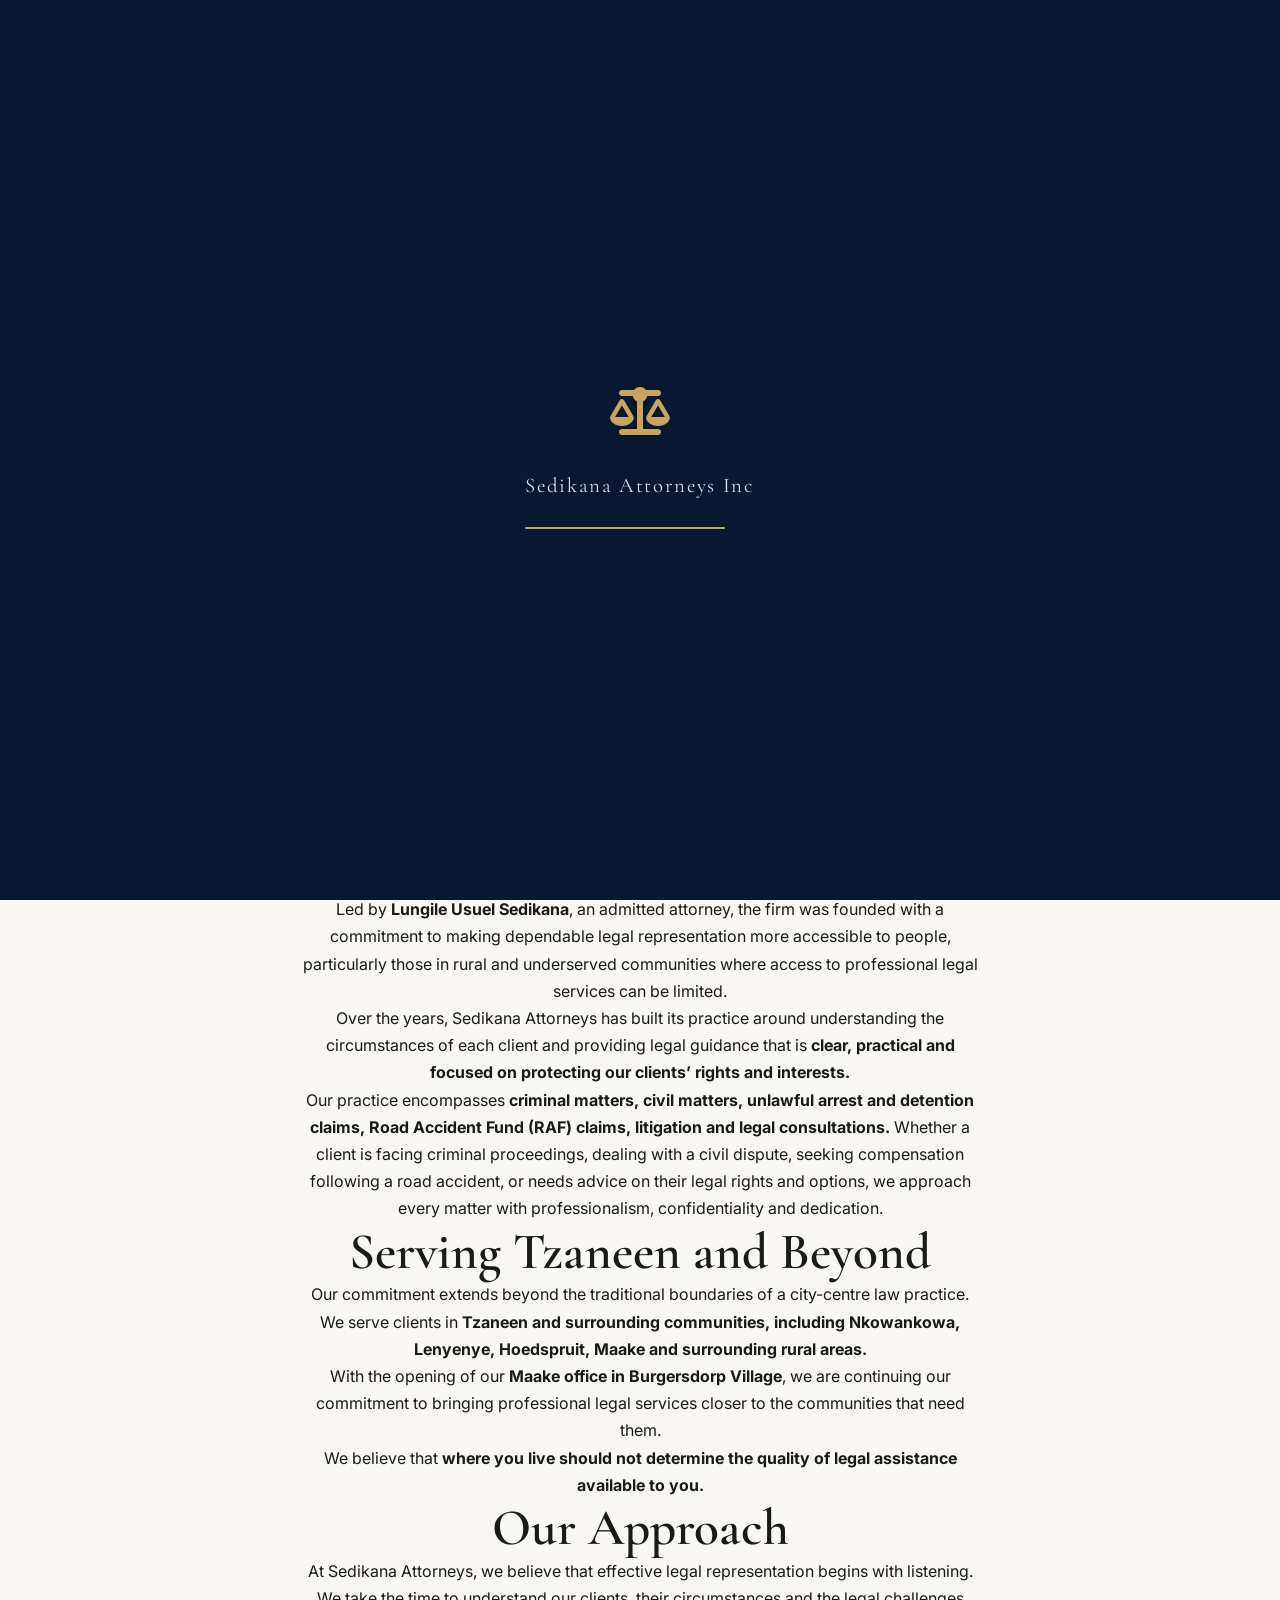
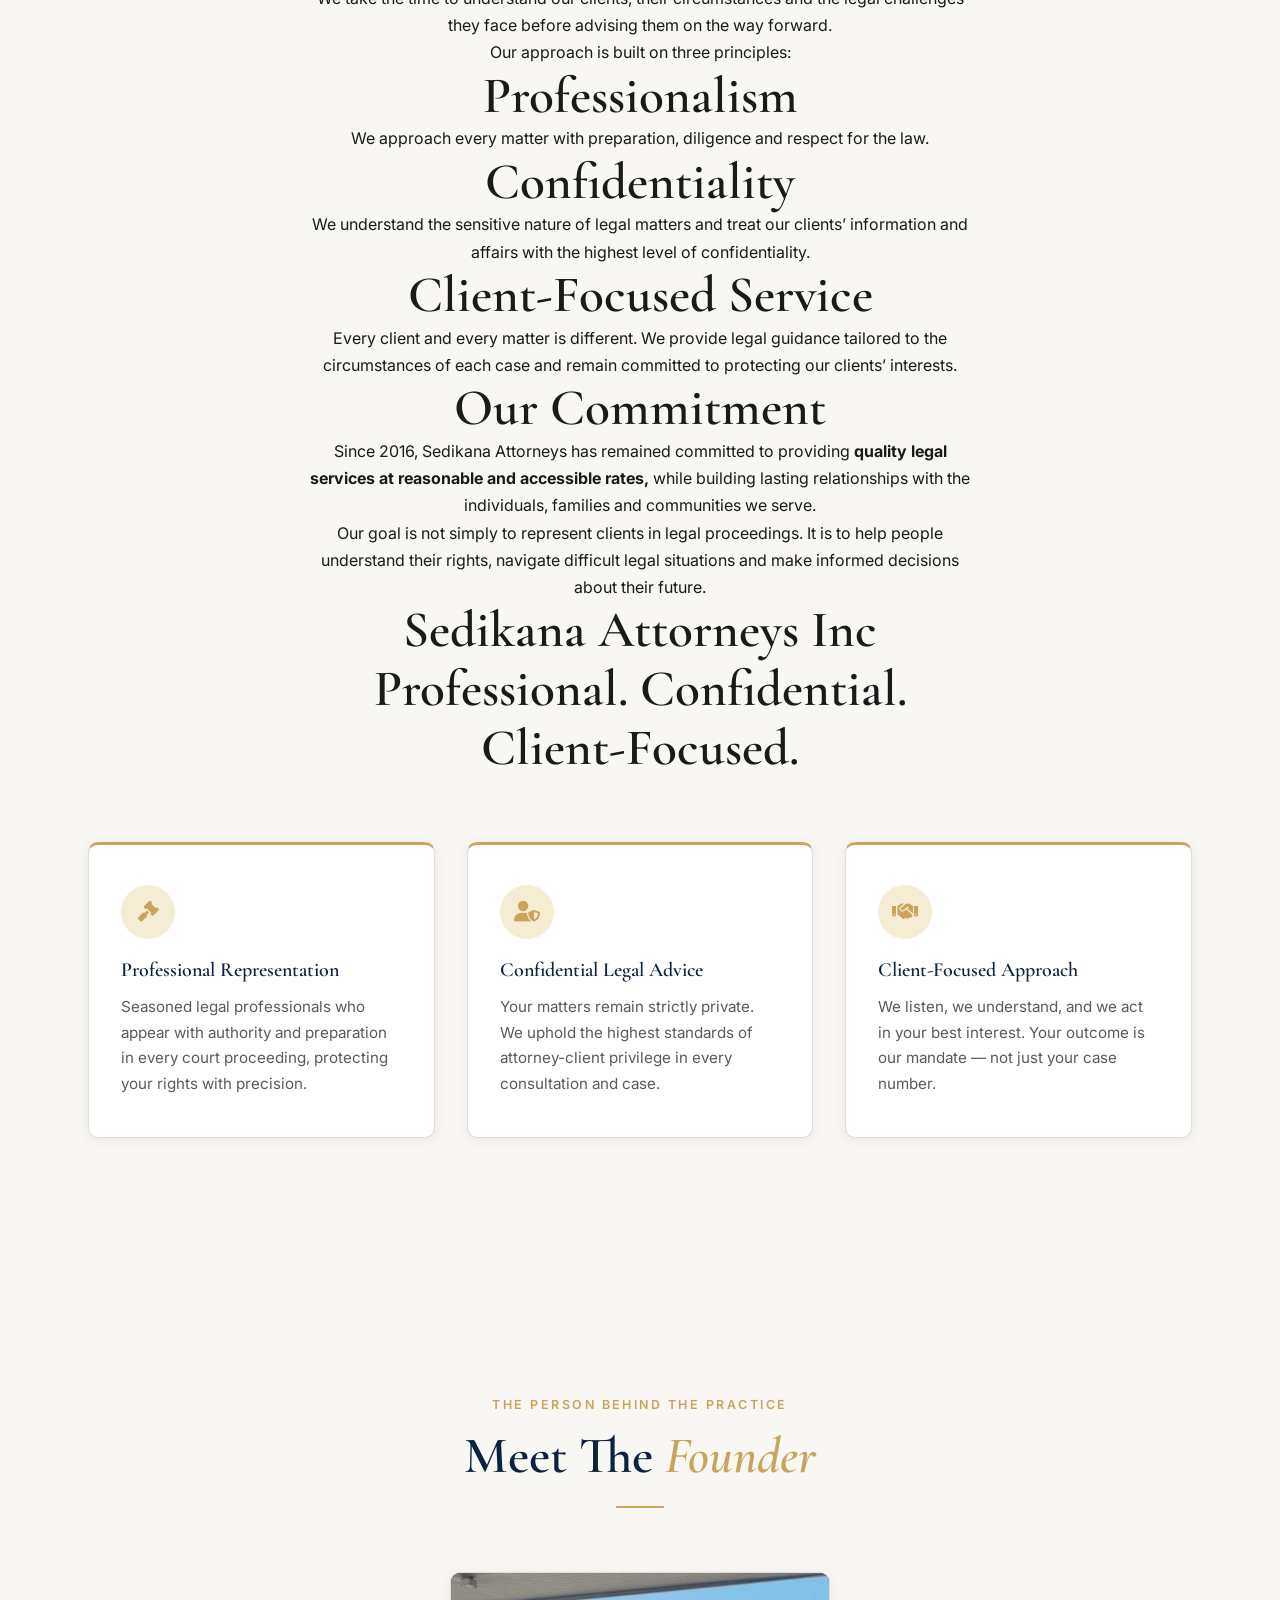
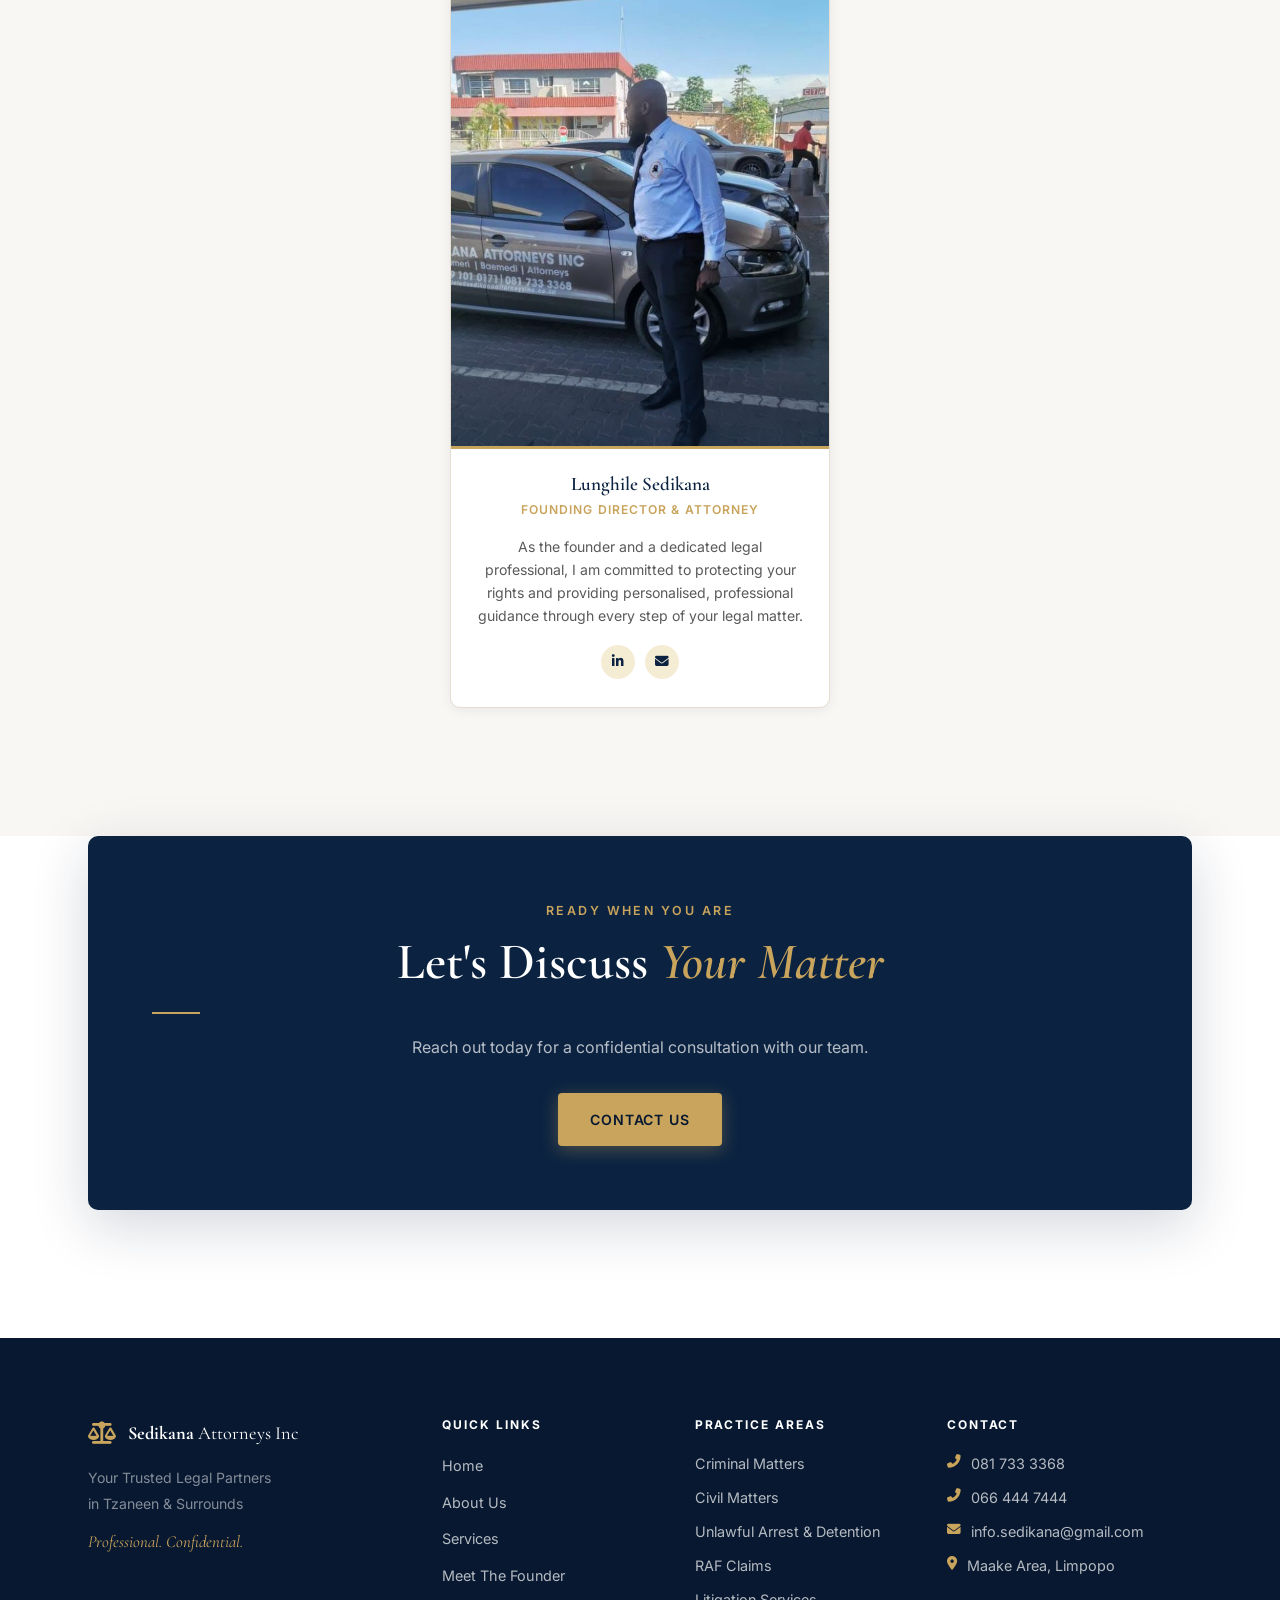
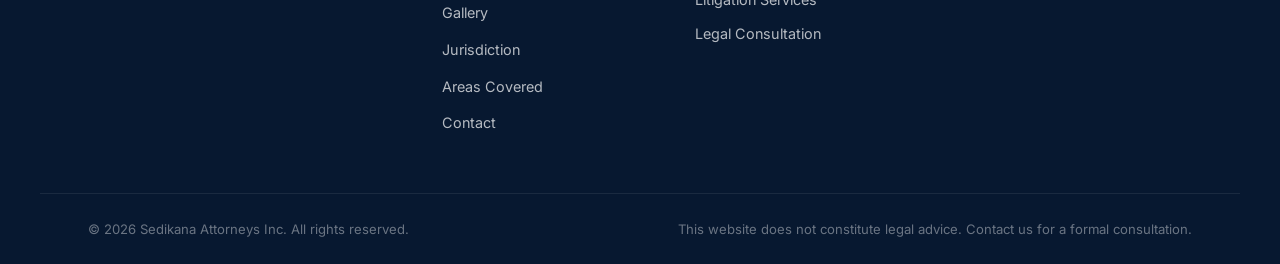
==== about.html @ 42b98763 "Update: edited code" ====
<!DOCTYPE html>
<html lang="en">
<head>
  <meta charset="UTF-8" />
  <meta name="viewport" content="width=device-width, initial-scale=1.0" />
  <meta name="description" content="Learn more about Sedikana Attorneys Inc and our founder — professional attorneys serving Tzaneen, Maake, Nkowankowa, Lenyenye and surrounding areas." />
  <meta name="keywords" content="attorneys Tzaneen, lawyers Limpopo, about Sedikana Attorneys, founder attorney Tzaneen" />
  <meta name="author" content="Sedikana Attorneys Inc" />
  <meta property="og:title" content="About Us | Sedikana Attorneys Inc" />
  <meta property="og:description" content="Learn more about Sedikana Attorneys Inc and our founder." />
  <meta property="og:type" content="website" />
  <title>About Us | Sedikana Attorneys Inc</title>

  <!-- Google Fonts -->
  <link rel="icon" type="image/favicon.jpeg" href="images/favicon.jpeg">
  <link rel="preconnect" href="https://fonts.googleapis.com" />
  <link rel="preconnect" href="https://fonts.gstatic.com" crossorigin />
  <link href="https://fonts.googleapis.com/css2?family=Cormorant+Garamond:ital,wght@0,300;0,400;0,500;0,600;0,700;1,400;1,500&family=Inter:wght@300;400;500;600;700&display=swap" rel="stylesheet" />

  <!-- Font Awesome -->
  <link rel="stylesheet" href="https://cdnjs.cloudflare.com/ajax/libs/font-awesome/6.5.0/css/all.min.css" />

  <!-- Main Stylesheet -->
  <link rel="stylesheet" href="style.css" />
</head>
<body>

  <!-- ===================== LOADING SCREEN ===================== -->
  <div id="loader" class="loader">
    <div class="loader__inner">
      <div class="loader__emblem">
        <i class="fas fa-balance-scale"></i>
      </div>
      <div class="loader__text">Sedikana Attorneys Inc</div>
      <div class="loader__bar"><div class="loader__fill"></div></div>
    </div>
  </div>

  <!-- ===================== BACK TO TOP ===================== -->
  <button id="backToTop" class="back-to-top" aria-label="Back to top">
    <i class="fas fa-chevron-up"></i>
  </button>

  <!-- ===================== NAVIGATION ===================== -->
  <header id="navbar" class="navbar">
    <div class="container navbar__inner">
      <!-- Logo -->
      <a href="index.html#home" class="navbar__logo">
        <span class="navbar__logo-icon"><i class="fas fa-balance-scale"></i></span>
        <span class="navbar__logo-text">
          <strong>Sedikana</strong><br/>
          <small>Attorneys Inc</small>
        </span>
      </a>

      <!-- Desktop Menu -->
      <nav class="navbar__menu" aria-label="Main navigation">
        <ul>
          <li><a href="index.html#home">Home</a></li>
          <li><a href="index.html#about">About</a></li>
          <li><a href="index.html#services">Services</a></li>
          <li><a href="index.html#team">Founder</a></li>
          <li><a href="index.html#gallery">Gallery</a></li>
          <li><a href="index.html#jurisdiction">Jurisdiction</a></li>
          <li><a href="index.html#areas">Areas</a></li>
          <li><a href="index.html#contact" class="navbar__cta">Contact Us</a></li>
        </ul>
      </nav>

      <!-- Hamburger -->
      <button id="hamburger" class="hamburger" aria-label="Open menu" aria-expanded="false">
        <span></span><span></span><span></span>
      </button>
    </div>

    <!-- Mobile Drawer -->
    <nav id="mobileMenu" class="mobile-menu" aria-label="Mobile navigation">
      <ul>
        <li><a href="index.html#home" class="mobile-link">Home</a></li>
        <li><a href="index.html#about" class="mobile-link">About</a></li>
        <li><a href="index.html#services" class="mobile-link">Services</a></li>
        <li><a href="index.html#team" class="mobile-link">Founder</a></li>
        <li><a href="index.html#gallery" class="mobile-link">Gallery</a></li>
        <li><a href="index.html#jurisdiction" class="mobile-link">Jurisdiction</a></li>
        <li><a href="index.html#areas" class="mobile-link">Areas Covered</a></li>
        <li><a href="index.html#contact" class="mobile-link">Contact Us</a></li>
      </ul>
    </nav>
  </header>

  <!-- ===================== PAGE BANNER ===================== -->
  <section class="jurisdiction" style="padding-top: calc(var(--nav-h) + 4rem);">
    <div class="container">
      <div class="jurisdiction__inner reveal">
        <div class="jurisdiction__icon">
          <i class="fas fa-scale-balanced"></i>
        </div>
        <div class="jurisdiction__content">
          <p class="section__eyebrow">Sedikana Attorneys Inc</p>
          <h1 class="section__title" style="color: var(--white);">About <em>Us</em></h1>
          <div class="section__rule"></div>
          <p>Get to know the practice, our values, and the founder behind Sedikana Attorneys Inc.</p>
        </div>
      </div>
    </div>
  </section>

  <!-- ===================== OUR STORY ===================== -->
  <section class="section about">
    <div class="container">
      <div class="section__header reveal">
        <p class="section__eyebrow">Who We Are</p>
        <h2 class="section__title">Our <em>Story</em></h2>
        <div class="section__rule"></div>
        <p class="section__lead">
          <h2>About Sedikana Attorneys</h2><br>



<strong>Professional Legal Representation, Close to the Communities We Serve</strong><br>



Established in <strong>2016</strong>, Sedikana Attorneys Inc is a law firm committed to <strong>providing quality, professional and accessible legal services</strong> to individuals and communities across Tzaneen and surrounding areas of Limpopo.<br>


Led by <strong>Lungile Usuel Sedikana</strong>, an admitted attorney, the firm was founded with a commitment to making dependable legal representation more accessible to people, particularly those in rural and underserved communities where access to professional legal services can be limited.<br>


Over the years, Sedikana Attorneys has built its practice around understanding the circumstances of each client and providing legal guidance that is <strong>clear, practical and focused on protecting our clients’ rights and interests.</strong><br>


Our practice encompasses <strong>criminal matters, civil matters, unlawful arrest and detention claims, Road Accident Fund (RAF) claims, litigation and legal consultations.</strong> Whether a client is facing criminal proceedings, dealing with a civil dispute, seeking compensation following a road accident, or needs advice on their legal rights and options, we approach every matter with professionalism, confidentiality and dedication.<br>


<h2>Serving Tzaneen and Beyond</h2>

Our commitment extends beyond the traditional boundaries of a city-centre law practice. We serve clients in <strong>Tzaneen and surrounding communities, including Nkowankowa, Lenyenye, Hoedspruit, Maake and surrounding rural areas.</strong><br>

With the opening of our <strong>Maake office in Burgersdorp Village</strong>, we are continuing our commitment to bringing professional legal services closer to the communities that need them.<br>


We believe that <strong>where you live should not determine the quality of legal assistance available to you.</strong><br>


<h2>Our Approach</h2>

At Sedikana Attorneys, we believe that effective legal representation begins with listening. We take the time to understand our clients, their circumstances and the legal challenges they face before advising them on the way forward.<br>

Our approach is built on three principles:

<h2>Professionalism</h2>
We approach every matter with preparation, diligence and respect for the law.<br>

<h2>Confidentiality</h2>
We understand the sensitive nature of legal matters and treat our clients’ information and affairs with the highest level of confidentiality.<br>


<h2>Client-Focused Service</h2>
Every client and every matter is different. We provide legal guidance tailored to the circumstances of each case and remain committed to protecting our clients’ interests.<br>

<h2>Our Commitment</h2>

Since 2016, Sedikana Attorneys has remained committed to providing <strong>quality legal services at reasonable and accessible rates,</strong> while building lasting relationships with the individuals, families and communities we serve.<br>

Our goal is not simply to represent clients in legal proceedings. It is to help people understand their rights, navigate difficult legal situations and make informed decisions about their future.

<h2>Sedikana Attorneys Inc

Professional. Confidential. Client-Focused.</h2>
        </p>
      </div>

      <div class="about__cards">
        <div class="about__card reveal">
          <div class="about__card-icon"><i class="fas fa-gavel"></i></div>
          <h3>Professional Representation</h3>
          <p>Seasoned legal professionals who appear with authority and preparation in every court proceeding, protecting your rights with precision.</p>
        </div>
        <div class="about__card reveal">
          <div class="about__card-icon"><i class="fas fa-user-shield"></i></div>
          <h3>Confidential Legal Advice</h3>
          <p>Your matters remain strictly private. We uphold the highest standards of attorney-client privilege in every consultation and case.</p>
        </div>
        <div class="about__card reveal">
          <div class="about__card-icon"><i class="fas fa-handshake"></i></div>
          <h3>Client-Focused Approach</h3>
          <p>We listen, we understand, and we act in your best interest. Your outcome is our mandate — not just your case number.</p>
        </div>
      </div>
    </div>
  </section>

  <!-- ===================== MEET THE FOUNDER ===================== -->
  <section id="team" class="section team">
    <div class="container">
      <div class="section__header reveal">
        <p class="section__eyebrow">The Person Behind The Practice</p>
        <h2 class="section__title">Meet The <em>Founder</em></h2>
        <div class="section__rule"></div>
      </div>

      <div class="team__grid team__grid--single">

        <div class="team-card reveal">
          <div class="team-card__photo">
            <img src="images/car2.jpeg" alt="Lunghile Sedikana" loading="lazy" />
          </div>
          <div class="team-card__info">
            <h3>Lunghile Sedikana</h3>
            <p class="team-card__role">Founding Director &amp; Attorney</p>
            <p class="team-card__bio">As the founder and a dedicated legal professional, I am committed to protecting your rights and providing personalised, professional guidance through every step of your legal matter.</p>
            <div class="team-card__social">
              <a href="#" aria-label="LinkedIn"><i class="fab fa-linkedin-in"></i></a>
              <a href="mailto:info.sedikana@gmail.com" aria-label="Email"><i class="fas fa-envelope"></i></a>
            </div>
          </div>
        </div>

      </div>
    </div>
  </section>

  <!-- ===================== CTA ===================== -->
  <section class="section services" style="padding-top: 0;">
    <div class="container">
      <div class="jurisdiction__inner reveal" style="grid-template-columns: 1fr; text-align: center; background: var(--navy); border-radius: var(--radius-lg); padding: clamp(2.5rem, 6vw, 4rem); box-shadow: var(--shadow-lg);">
        <div class="jurisdiction__content">
          <p class="section__eyebrow">Ready When You Are</p>
          <h2 class="section__title" style="color: var(--white);">Let's Discuss <em>Your Matter</em></h2>
          <div class="section__rule"></div>
          <p style="color: rgba(255,255,255,0.7); margin-bottom: 2rem;">
            Reach out today for a confidential consultation with our team.
          </p>
          <a href="index.html#contact" class="btn btn--gold">Contact Us</a>
        </div>
      </div>
    </div>
  </section>

  <!-- ===================== FOOTER ===================== -->
  <footer class="footer">
    <div class="container footer__inner">
      <div class="footer__brand">
        <div class="footer__logo">
          <i class="fas fa-balance-scale"></i>
          <span><strong>Sedikana</strong> Attorneys Inc</span>
        </div>
        <p class="footer__tagline">Your Trusted Legal Partners<br/>in Tzaneen &amp; Surrounds</p>
        <p class="footer__motto"><em>Professional. Confidential.</em></p>
      </div>

      <div class="footer__links">
        <h4>Quick Links</h4>
        <ul>
          <li><a href="index.html#home">Home</a></li>
          <li><a href="index.html#about">About Us</a></li>
          <li><a href="index.html#services">Services</a></li>
          <li><a href="index.html#team">Meet The Founder</a></li>
          <li><a href="index.html#gallery">Gallery</a></li>
          <li><a href="index.html#jurisdiction">Jurisdiction</a></li>
          <li><a href="index.html#areas">Areas Covered</a></li>
          <li><a href="index.html#contact">Contact</a></li>
        </ul>
      </div>

      <div class="footer__services">
        <h4>Practice Areas</h4>
        <ul>
          <li>Criminal Matters</li>
          <li>Civil Matters</li>
          <li>Unlawful Arrest &amp; Detention</li>
          <li>RAF Claims</li>
          <li>Litigation Services</li>
          <li>Legal Consultation</li>
        </ul>
      </div>

      <div class="footer__contact">
        <h4>Contact</h4>
        <ul>
          <li><i class="fas fa-phone-alt"></i> <a href="tel:0817333368">081 733 3368</a></li>
          <li><i class="fas fa-phone-alt"></i> <a href="tel:0664447444">066 444 7444</a></li>
          <li><i class="fas fa-envelope"></i> <a href="mailto:info.sedikana@gmail.com">info.sedikana@gmail.com</a></li>
          <li><i class="fas fa-map-marker-alt"></i> Maake Area, Limpopo</li>
        </ul>
      </div>
    </div>

    <div class="footer__bottom">
      <div class="container footer__bottom-inner">
        <p>&copy; <span id="year"></span> Sedikana Attorneys Inc. All rights reserved.</p>
        <p class="footer__disclaimer">This website does not constitute legal advice. Contact us for a formal consultation.</p>
      </div>
    </div>
  </footer>

  <!-- Main Script -->
  <script src="script.js"></script>
</body>
</html>
---- style.css ----
/* ================================================================
   SEDIKANA ATTORNEYS INC — Main Stylesheet
   Design: Navy #0B2341 | Gold #C9A45C | White #FFFFFF
   Fonts: Cormorant Garamond (display) | Inter (body)
================================================================ */

/* ── CSS Custom Properties ── */
:root {
  --navy:        #0B2341;
  --navy-deep:   #071830;
  --navy-mid:    #112d56;
  --gold:        #C9A45C;
  --gold-light:  #dfc080;
  --gold-pale:   #f5ecd4;
  --white:       #FFFFFF;
  --off-white:   #F9F7F4;
  --text:        #1A1A1A;
  --text-muted:  #5a5a5a;
  --border:      #e4ddd0;

  --font-display: 'Cormorant Garamond', Georgia, serif;
  --font-body:    'Inter', system-ui, sans-serif;

  --radius:    4px;
  --radius-lg: 10px;
  --shadow-sm: 0 2px 12px rgba(11,35,65,0.07);
  --shadow-md: 0 6px 30px rgba(11,35,65,0.12);
  --shadow-lg: 0 16px 56px rgba(11,35,65,0.18);
  --transition: 0.35s cubic-bezier(0.4, 0, 0.2, 1);

  --container: 1200px;
  --nav-h: 80px;
}

/* ── Reset & Base ── */
*, *::before, *::after { box-sizing: border-box; margin: 0; padding: 0; }

html {
  scroll-behavior: smooth;
  font-size: 16px;
  -webkit-text-size-adjust: 100%;
}

body {
  font-family: var(--font-body);
  color: var(--text);
  background: var(--white);
  line-height: 1.7;
  overflow-x: hidden;
}

img { max-width: 100%; display: block; }
a { color: inherit; text-decoration: none; }
ul { list-style: none; }
button { cursor: pointer; border: none; background: none; font-family: inherit; }
input, textarea, select { font-family: inherit; font-size: inherit; }

/* ── Typography Scale ── */
h1, h2, h3, h4 { font-family: var(--font-display); font-weight: 600; line-height: 1.15; }
h1 { font-size: clamp(2.4rem, 5.5vw, 4.8rem); }
h2 { font-size: clamp(2rem, 4vw, 3.2rem); }
h3 { font-size: clamp(1.2rem, 2vw, 1.6rem); }

em { font-style: italic; color: var(--gold); }

/* ── Container ── */
.container {
  width: 100%;
  max-width: var(--container);
  margin: 0 auto;
  padding: 0 clamp(1.25rem, 5vw, 3rem);
}

/* ── Buttons ── */
.btn {
  display: inline-flex;
  align-items: center;
  gap: 0.5rem;
  padding: 0.9rem 2rem;
  font-family: var(--font-body);
  font-size: 0.88rem;
  font-weight: 600;
  letter-spacing: 0.07em;
  text-transform: uppercase;
  border-radius: var(--radius);
  transition: var(--transition);
  white-space: nowrap;
}

.btn--gold {
  background: var(--gold);
  color: var(--navy-deep);
  box-shadow: 0 4px 18px rgba(201,164,92,0.35);
}
.btn--gold:hover {
  background: var(--gold-light);
  box-shadow: 0 6px 28px rgba(201,164,92,0.5);
  transform: translateY(-2px);
}

.btn--outline {
  background: transparent;
  color: var(--white);
  border: 1.5px solid rgba(255,255,255,0.5);
}
.btn--outline:hover {
  background: rgba(255,255,255,0.1);
  border-color: var(--white);
  transform: translateY(-2px);
}

.btn--outline-dark {
  background: transparent;
  color: var(--navy);
  border: 1.5px solid var(--navy);
}
.btn--outline-dark:hover {
  background: var(--navy);
  color: var(--white);
  transform: translateY(-2px);
}

.btn--full { width: 100%; justify-content: center; }

/* ── Section Base ── */
.section { padding: clamp(5rem, 10vw, 8rem) 0; }

.section__header {
  text-align: center;
  max-width: 680px;
  margin: 0 auto 4rem;
}

.section__eyebrow {
  font-family: var(--font-body);
  font-size: 0.78rem;
  font-weight: 600;
  letter-spacing: 0.2em;
  text-transform: uppercase;
  color: var(--gold);
  margin-bottom: 0.75rem;
}

.section__title { color: var(--navy); margin-bottom: 1.25rem; }

.section__rule {
  width: 48px;
  height: 2px;
  background: var(--gold);
  margin: 1.25rem auto;
}

.section__lead {
  color: var(--text-muted);
  font-size: 1.05rem;
  max-width: 580px;
  margin: 0 auto;
}

/* ── Scroll Reveal ── */
.reveal {
  opacity: 0;
  transform: translateY(28px);
  transition: opacity 0.65s ease, transform 0.65s ease;
}
.reveal.visible {
  opacity: 1;
  transform: translateY(0);
}
.reveal:nth-child(2) { transition-delay: 0.1s; }
.reveal:nth-child(3) { transition-delay: 0.2s; }
.reveal:nth-child(4) { transition-delay: 0.3s; }
.reveal:nth-child(5) { transition-delay: 0.35s; }
.reveal:nth-child(6) { transition-delay: 0.4s; }

/* ================================================================
   LOADER
================================================================ */
.loader {
  position: fixed;
  inset: 0;
  background: var(--navy-deep);
  display: flex;
  align-items: center;
  justify-content: center;
  z-index: 9999;
  transition: opacity 0.6s ease, visibility 0.6s ease;
}
.loader.hidden { opacity: 0; visibility: hidden; pointer-events: none; }

.loader__inner {
  text-align: center;
  color: var(--white);
}
.loader__emblem {
  font-size: 3rem;
  color: var(--gold);
  margin-bottom: 1rem;
  animation: pulse 1.6s ease-in-out infinite;
}
.loader__text {
  font-family: var(--font-display);
  font-size: 1.3rem;
  letter-spacing: 0.08em;
  margin-bottom: 1.5rem;
  color: rgba(255,255,255,0.85);
}
.loader__bar {
  width: 200px;
  height: 2px;
  background: rgba(255,255,255,0.15);
  border-radius: 99px;
  overflow: hidden;
}
.loader__fill {
  height: 100%;
  background: var(--gold);
  width: 0;
  animation: load 1.8s ease forwards;
}

@keyframes load { to { width: 100%; } }
@keyframes pulse { 0%,100%{opacity:1;transform:scale(1)} 50%{opacity:0.7;transform:scale(0.95)} }

/* ================================================================
   BACK TO TOP
================================================================ */
.back-to-top {
  position: fixed;
  bottom: 2rem;
  right: 2rem;
  width: 46px;
  height: 46px;
  background: var(--navy);
  color: var(--gold);
  border-radius: 50%;
  display: flex;
  align-items: center;
  justify-content: center;
  font-size: 0.9rem;
  box-shadow: var(--shadow-md);
  opacity: 0;
  visibility: hidden;
  transform: translateY(10px);
  transition: var(--transition);
  z-index: 999;
}
.back-to-top.visible {
  opacity: 1;
  visibility: visible;
  transform: translateY(0);
}
.back-to-top:hover {
  background: var(--gold);
  color: var(--navy-deep);
  transform: translateY(-3px);
}

/* ================================================================
   NAVIGATION
================================================================ */
.navbar {
  position: fixed;
  top: 0;
  left: 0;
  right: 0;
  z-index: 900;
  height: var(--nav-h);
  transition: background var(--transition), box-shadow var(--transition), height var(--transition);
}
.navbar.scrolled {
  background: var(--navy-deep);
  box-shadow: 0 2px 24px rgba(0,0,0,0.25);
  height: 68px;
}

.navbar__inner {
  height: 100%;
  display: flex;
  align-items: center;
  justify-content: space-between;
  gap: 2rem;
}

/* Logo */
.navbar__logo {
  display: flex;
  align-items: center;
  gap: 0.75rem;
  color: var(--white);
  line-height: 1.3;
}
.navbar__logo-icon {
  font-size: 2.5rem;
  color: var(--gold);
  flex-shrink: 0;
}
.navbar__logo-text strong {
  font-family: var(--font-display);
  font-size: 1.65rem;
  font-weight: 700;
  letter-spacing: 0.01em;
  color: var(--white);
  display: inline-block;
}
.navbar__logo-text small {
  font-size: 0.78rem;
  letter-spacing: 0.14em;
  text-transform: uppercase;
  color: var(--gold-light);
  font-weight: 500;
}

/* Desktop menu */
.navbar__menu ul {
  display: flex;
  align-items: center;
  gap: 0.25rem;
}
.navbar__menu a {
  color: rgba(255,255,255,0.85);
  font-size: 0.85rem;
  font-weight: 500;
  letter-spacing: 0.04em;
  padding: 0.5rem 0.8rem;
  border-radius: var(--radius);
  transition: color var(--transition), background var(--transition);
}
.navbar__menu a:hover { color: var(--gold); }

.navbar__cta {
  background: var(--gold) !important;
  color: var(--navy-deep) !important;
  padding: 0.5rem 1.2rem !important;
  font-weight: 700 !important;
  letter-spacing: 0.06em;
}
.navbar__cta:hover { background: var(--gold-light) !important; }

/* Hamburger */
.hamburger {
  display: none;
  flex-direction: column;
  gap: 5px;
  padding: 4px;
}
.hamburger span {
  display: block;
  width: 24px;
  height: 2px;
  background: var(--white);
  border-radius: 2px;
  transition: var(--transition);
}
.hamburger.open span:nth-child(1) { transform: translateY(7px) rotate(45deg); }
.hamburger.open span:nth-child(2) { opacity: 0; }
.hamburger.open span:nth-child(3) { transform: translateY(-7px) rotate(-45deg); }

/* Mobile drawer */
.mobile-menu {
  background: var(--navy-deep);
  max-height: 0;
  overflow: hidden;
  transition: max-height 0.45s ease, padding 0.35s ease;
}
.mobile-menu.open { max-height: 500px; padding: 1rem 0 1.5rem; }

.mobile-menu ul { display: flex; flex-direction: column; }
.mobile-menu a {
  display: block;
  padding: 0.85rem clamp(1.25rem, 5vw, 3rem);
  color: rgba(255,255,255,0.85);
  font-size: 1rem;
  font-weight: 500;
  border-bottom: 1px solid rgba(255,255,255,0.06);
  transition: color var(--transition), padding-left var(--transition);
}
.mobile-menu a:hover { color: var(--gold); padding-left: calc(clamp(1.25rem, 5vw, 3rem) + 0.5rem); }

/* ================================================================
   HERO
================================================================ */
.hero {
  position: relative;
  min-height: 100svh;
  display: flex;
  align-items: center;
  /* Unsplash legal/law themed photo - free to use */
  background: url('https://images.unsplash.com/photo-1589829545856-d10d557cf95f?w=1800&q=80') center/cover no-repeat;
  overflow: hidden;
}

.hero__overlay {
  position: absolute;
  inset: 0;
  background: linear-gradient(
    135deg,
    rgba(7, 24, 48, 0.93) 0%,
    rgba(11, 35, 65, 0.88) 50%,
    rgba(11, 35, 65, 0.75) 100%
  );
}

/* Signature diagonal gold rule */
.hero__diagonal {
  position: absolute;
  top: 0;
  right: 0;
  width: 55%;
  height: 100%;
  background: linear-gradient(
    135deg,
    transparent 0%,
    transparent 49%,
    rgba(201,164,92,0.08) 49%,
    rgba(201,164,92,0.08) 52%,
    transparent 52%
  );
  pointer-events: none;
}

.hero__content {
  position: relative;
  z-index: 2;
  padding-top: var(--nav-h);
  padding-bottom: 6rem;
  max-width: 800px;
}

.hero__eyebrow {
  font-size: 0.78rem;
  font-weight: 600;
  letter-spacing: 0.22em;
  text-transform: uppercase;
  color: var(--gold);
  margin-bottom: 1.5rem;
  display: flex;
  align-items: center;
  gap: 0.75rem;
}
.hero__eyebrow::before {
  content: '';
  display: inline-block;
  width: 32px;
  height: 1px;
  background: var(--gold);
}

.hero__headline {
  color: var(--white);
  font-weight: 300;
  line-height: 1.1;
  margin-bottom: 1.75rem;
}
.hero__headline em {
  font-style: italic;
  font-weight: 500;
  color: var(--gold);
}

.hero__sub {
  color: rgba(255,255,255,0.75);
  font-size: clamp(1rem, 1.8vw, 1.15rem);
  max-width: 520px;
  margin-bottom: 2.5rem;
  line-height: 1.8;
}
.hide-mobile { display: inline; }

.hero__actions { display: flex; gap: 1rem; flex-wrap: wrap; }

/* Scroll hint */
.hero__scroll-hint {
  position: absolute;
  bottom: 2.5rem;
  left: 50%;
  transform: translateX(-50%);
  display: flex;
  flex-direction: column;
  align-items: center;
  gap: 0.5rem;
  color: rgba(255,255,255,0.4);
  font-size: 0.7rem;
  letter-spacing: 0.15em;
  text-transform: uppercase;
  animation: bounce 2.2s ease-in-out infinite;
}
.hero__scroll-line {
  width: 1px;
  height: 40px;
  background: linear-gradient(to bottom, rgba(201,164,92,0.6), transparent);
}
@keyframes bounce { 0%,100%{transform:translateX(-50%) translateY(0)} 50%{transform:translateX(-50%) translateY(8px)} }

/* ================================================================
   STATS BAR
================================================================ */
.statsbar {
  background: var(--navy);
  padding: 2.5rem 0;
}

.statsbar__inner {
  display: grid;
  grid-template-columns: repeat(4, 1fr);
  align-items: center;
  text-align: center;
  gap: 1rem;
}

.statsbar__item p {
  font-size: 0.78rem;
  letter-spacing: 0.1em;
  text-transform: uppercase;
  color: rgba(255,255,255,0.55);
  margin-top: 0.25rem;
}
.statsbar__num {
  font-family: var(--font-display);
  font-size: clamp(2.2rem, 4vw, 3rem);
  font-weight: 600;
  color: var(--gold);
  line-height: 1;
}
.statsbar__suffix {
  font-family: var(--font-display);
  font-size: 1.4rem;
  color: var(--gold);
}

.statsbar__divider {
  width: 1px;
  height: 50px;
  background: rgba(255,255,255,0.12);
  justify-self: center;
}

/* ================================================================
   ABOUT
================================================================ */
.about { background: var(--off-white); }

.about__cards {
  display: grid;
  grid-template-columns: repeat(3, 1fr);
  gap: 2rem;
}

.about__card {
  background: var(--white);
  border: 1px solid var(--border);
  border-top: 3px solid var(--gold);
  border-radius: var(--radius-lg);
  padding: 2.5rem 2rem;
  box-shadow: var(--shadow-sm);
  transition: var(--transition);
}
.about__card:hover {
  box-shadow: var(--shadow-md);
  transform: translateY(-4px);
}

.about__card-icon {
  width: 54px;
  height: 54px;
  background: var(--gold-pale);
  border-radius: 50%;
  display: flex;
  align-items: center;
  justify-content: center;
  color: var(--gold);
  font-size: 1.3rem;
  margin-bottom: 1.25rem;
}

.about__card h3 {
  color: var(--navy);
  margin-bottom: 0.75rem;
  font-size: 1.25rem;
}
.about__card p { color: var(--text-muted); font-size: 0.95rem; }

.about__more {
  text-align: center;
  margin-top: 3rem;
}

/* ================================================================
   SERVICES
================================================================ */
.services { background: var(--white); }

.services__grid {
  display: grid;
  grid-template-columns: repeat(3, 1fr);
  gap: 1.75rem;
}

.service-card {
  position: relative;
  background: var(--off-white);
  border: 1px solid var(--border);
  border-radius: var(--radius-lg);
  padding: 2.25rem 1.75rem 2rem;
  overflow: hidden;
  transition: var(--transition);
}
.service-card::before {
  content: '';
  position: absolute;
  inset: 0;
  background: var(--navy);
  transform: translateY(100%);
  transition: transform 0.45s cubic-bezier(0.4, 0, 0.2, 1);
  z-index: 0;
}
.service-card:hover::before { transform: translateY(0); }

.service-card > * { position: relative; z-index: 1; }

.service-card__num {
  font-family: var(--font-display);
  font-size: 3.5rem;
  font-weight: 700;
  color: rgba(201,164,92,0.18);
  line-height: 1;
  margin-bottom: -0.5rem;
  transition: color var(--transition);
}
.service-card:hover .service-card__num { color: rgba(201,164,92,0.25); }

.service-card__icon {
  font-size: 1.5rem;
  color: var(--gold);
  margin-bottom: 1rem;
  transition: color var(--transition);
}
.service-card:hover .service-card__icon { color: var(--gold-light); }

.service-card h3 {
  color: var(--navy);
  font-size: 1.2rem;
  margin-bottom: 0.75rem;
  transition: color var(--transition);
}
.service-card:hover h3 { color: var(--white); }

.service-card p {
  color: var(--text-muted);
  font-size: 0.92rem;
  line-height: 1.65;
  transition: color var(--transition);
}
.service-card:hover p { color: rgba(255,255,255,0.75); }

.service-card__line {
  width: 32px;
  height: 2px;
  background: var(--gold);
  margin-top: 1.5rem;
  transition: width var(--transition);
}
.service-card:hover .service-card__line { width: 56px; }

/* ================================================================
   MEET THE FOUNDER
================================================================ */
.team { background: var(--off-white); }

.team__grid {
  display: grid;
  grid-template-columns: repeat(4, 1fr);
  gap: 1.75rem;
}

/* Single-member layout (Meet the Founder): one centered, wider card
   instead of a 4-column grid built for several people. */
.team__grid--single {
  grid-template-columns: 1fr;
  max-width: 380px;
  margin: 0 auto;
}

.team-card {
  background: var(--white);
  border: 1px solid var(--border);
  border-radius: var(--radius-lg);
  overflow: hidden;
  box-shadow: var(--shadow-sm);
  transition: var(--transition);
}
.team-card:hover {
  box-shadow: var(--shadow-lg);
  transform: translateY(-6px);
}

.team-card__photo {
  position: relative;
  width: 100%;
  aspect-ratio: 4 / 5;
  overflow: hidden;
  background: linear-gradient(135deg, var(--navy) 0%, var(--navy-mid) 100%);
}
.team-card__photo img {
  width: 100%;
  height: 100%;
  object-fit: cover;
  object-position: center top;
  transition: transform 0.6s cubic-bezier(0.4, 0, 0.2, 1);
}
.team-card:hover .team-card__photo img { transform: scale(1.06); }

.team-card__photo::after {
  content: '';
  position: absolute;
  inset: auto 0 0 0;
  height: 45%;
  background: linear-gradient(to top, rgba(7,24,48,0.55), transparent);
  pointer-events: none;
}

.team-card__info {
  padding: 1.5rem 1.5rem 1.75rem;
  text-align: center;
  border-top: 3px solid var(--gold);
}

.team-card__info h3 {
  color: var(--navy);
  font-size: 1.2rem;
  margin-bottom: 0.35rem;
}

.team-card__role {
  font-size: 0.76rem;
  font-weight: 600;
  letter-spacing: 0.09em;
  text-transform: uppercase;
  color: var(--gold);
  margin-bottom: 0.85rem;
}

.team-card__bio {
  font-size: 0.88rem;
  color: var(--text-muted);
  line-height: 1.65;
  margin-bottom: 1.1rem;
}

.team-card__social {
  display: flex;
  align-items: center;
  justify-content: center;
  gap: 0.6rem;
}
.team-card__social a {
  width: 34px;
  height: 34px;
  border-radius: 50%;
  background: var(--gold-pale);
  color: var(--navy);
  display: flex;
  align-items: center;
  justify-content: center;
  font-size: 0.85rem;
  transition: var(--transition);
}
.team-card__social a:hover {
  background: var(--navy);
  color: var(--gold);
  transform: translateY(-2px);
}

/* ================================================================
   GALLERY
================================================================ */
.gallery { background: var(--white); }

.gallery__grid {
  display: grid;
  grid-template-columns: repeat(3, 1fr);
  gap: 1.5rem;
}

.gallery-item {
  position: relative;
  border-radius: var(--radius-lg);
  overflow: hidden;
  aspect-ratio: 4 / 3;
  box-shadow: var(--shadow-sm);
  transition: var(--transition);
  background: linear-gradient(135deg, var(--navy) 0%, var(--navy-mid) 100%);
}
.gallery-item:hover {
  box-shadow: var(--shadow-lg);
  transform: translateY(-6px);
}

.gallery-item img {
  width: 100%;
  height: 100%;
  object-fit: cover;
  transition: transform 0.6s cubic-bezier(0.4, 0, 0.2, 1);
}
.gallery-item:hover img { transform: scale(1.08); }

/* Gold-tinted hover veil with a subtle border, matching the site's
   navy/gold language, plus a corner icon hint that it's viewable. */
.gallery-item::before {
  content: '';
  position: absolute;
  inset: 0;
  border: 2px solid var(--gold);
  border-radius: var(--radius-lg);
  opacity: 0;
  transition: opacity var(--transition);
  pointer-events: none;
  z-index: 2;
}
.gallery-item:hover::before { opacity: 1; }

.gallery-item::after {
  content: '\f065'; /* fa-expand */
  font-family: 'Font Awesome 6 Free';
  font-weight: 900;
  position: absolute;
  inset: 0;
  display: flex;
  align-items: center;
  justify-content: center;
  font-size: 1.4rem;
  color: var(--white);
  background: rgba(7,24,48,0.45);
  opacity: 0;
  transition: opacity var(--transition);
  pointer-events: none;
  z-index: 1;
}
.gallery-item:hover::after { opacity: 1; }

/* ================================================================
   JURISDICTION
================================================================ */
.jurisdiction {
  background: var(--navy);
  padding: clamp(5rem, 10vw, 7rem) 0;
}

.jurisdiction__inner {
  display: grid;
  grid-template-columns: auto 1fr;
  gap: 4rem;
  align-items: center;
}

.jurisdiction__icon {
  font-size: clamp(5rem, 10vw, 9rem);
  color: rgba(201,164,92,0.2);
  line-height: 1;
  flex-shrink: 0;
}

.jurisdiction__content .section__eyebrow { color: var(--gold); }
.jurisdiction__content .section__title { color: var(--white); }
.jurisdiction__content .section__rule { margin: 1.25rem 0; }
.jurisdiction__content p { color: rgba(255,255,255,0.7); }

.jurisdiction__court {
  font-family: var(--font-display);
  font-size: clamp(1.4rem, 3vw, 2rem);
  color: var(--white) !important;
  display: flex;
  align-items: center;
  gap: 0.75rem;
  margin-bottom: 1.25rem;
}
.jurisdiction__court i { color: var(--gold); font-size: 1.2rem; }

/* ================================================================
   AREAS COVERED
================================================================ */
.areas { background: var(--off-white); }

.areas__grid {
  display: grid;
  grid-template-columns: repeat(5, 1fr);
  gap: 1.5rem;
}

.area-card {
  background: var(--white);
  border: 1px solid var(--border);
  border-bottom: 3px solid var(--gold);
  border-radius: var(--radius-lg);
  padding: 2rem 1.5rem;
  text-align: center;
  transition: var(--transition);
  box-shadow: var(--shadow-sm);
}
.area-card:hover {
  background: var(--navy);
  border-color: var(--navy);
  border-bottom-color: var(--gold);
  transform: translateY(-5px);
  box-shadow: var(--shadow-lg);
}

.area-card__icon {
  font-size: 1.5rem;
  color: var(--gold);
  margin-bottom: 0.75rem;
  transition: color var(--transition);
}

.area-card h3 {
  font-size: 1.15rem;
  color: var(--navy);
  margin-bottom: 0.5rem;
  transition: color var(--transition);
}
.area-card:hover h3 { color: var(--white); }

.area-card p { font-size: 0.85rem; color: var(--text-muted); transition: color var(--transition); }
.area-card:hover p { color: rgba(255,255,255,0.65); }

/* ================================================================
   OFFICE
================================================================ */
.office { background: var(--white); }

.office__inner {
  display: grid;
  grid-template-columns: 1fr 1fr;
  gap: 3rem;
  align-items: center;
}

.office__badge {
  display: inline-block;
  background: var(--gold);
  color: var(--navy-deep);
  font-size: 0.72rem;
  font-weight: 700;
  letter-spacing: 0.14em;
  text-transform: uppercase;
  padding: 0.4rem 1rem;
  border-radius: var(--radius);
  margin-bottom: 1.25rem;
}

.office__info h3 {
  color: var(--navy);
  font-size: 1.8rem;
  margin-bottom: 1.5rem;
}

.office__list { display: flex; flex-direction: column; gap: 0.75rem; margin-bottom: 2rem; }
.office__list li {
  display: flex;
  align-items: center;
  gap: 0.75rem;
  color: var(--text-muted);
  font-size: 1rem;
}
.office__list i { color: var(--gold); width: 18px; }

.office__contact-row { display: flex; gap: 1rem; flex-wrap: wrap; }

.office__map {
  border-radius: var(--radius-lg);
  overflow: hidden;
  box-shadow: var(--shadow-md);
}

.map-placeholder {
  background: linear-gradient(135deg, var(--navy) 0%, var(--navy-mid) 100%);
  min-height: 340px;
  display: flex;
  flex-direction: column;
  align-items: center;
  justify-content: center;
  text-align: center;
  padding: 3rem;
  gap: 1rem;
}
.map-placeholder i { font-size: 3.5rem; color: var(--gold); opacity: 0.85; }
.map-placeholder p { color: rgba(255,255,255,0.75); line-height: 1.7; }

/* ================================================================
   TESTIMONIALS
================================================================ */
.testimonials { background: var(--off-white); }

.testimonials__grid {
  display: grid;
  grid-template-columns: repeat(3, 1fr);
  gap: 2rem;
}

.testimonial-card {
  background: var(--white);
  border: 1px solid var(--border);
  border-radius: var(--radius-lg);
  padding: 2.25rem;
  box-shadow: var(--shadow-sm);
  transition: var(--transition);
  display: flex;
  flex-direction: column;
  gap: 1.25rem;
}
.testimonial-card:hover {
  box-shadow: var(--shadow-md);
  transform: translateY(-4px);
}

.testimonial-card__stars { color: var(--gold); font-size: 0.85rem; letter-spacing: 0.15em; }

.testimonial-card blockquote {
  font-family: var(--font-display);
  font-size: 1.05rem;
  font-style: italic;
  color: var(--navy);
  line-height: 1.75;
  flex: 1;
}

.testimonial-card__author {
  display: flex;
  align-items: center;
  gap: 1rem;
  border-top: 1px solid var(--border);
  padding-top: 1.25rem;
}
.testimonial-card__avatar {
  width: 44px;
  height: 44px;
  background: var(--navy);
  color: var(--gold);
  font-family: var(--font-display);
  font-weight: 700;
  font-size: 1rem;
  border-radius: 50%;
  display: flex;
  align-items: center;
  justify-content: center;
  flex-shrink: 0;
}
.testimonial-card__author strong { font-size: 0.9rem; color: var(--navy); display: block; }
.testimonial-card__author span { font-size: 0.78rem; color: var(--text-muted); }

/* ================================================================
   CONTACT
================================================================ */
.contact { background: var(--white); }

.contact__inner {
  display: grid;
  grid-template-columns: 1fr 1.6fr;
  gap: 4rem;
  align-items: start;
}

.contact__details { display: flex; flex-direction: column; gap: 2rem; }

.contact__item {
  display: flex;
  align-items: flex-start;
  gap: 1rem;
}
.contact__item-icon {
  width: 44px;
  height: 44px;
  background: var(--navy);
  color: var(--gold);
  border-radius: 50%;
  display: flex;
  align-items: center;
  justify-content: center;
  font-size: 1rem;
  flex-shrink: 0;
}
.contact__item h4 {
  font-family: var(--font-body);
  font-size: 0.78rem;
  font-weight: 700;
  letter-spacing: 0.1em;
  text-transform: uppercase;
  color: var(--gold);
  margin-bottom: 0.35rem;
}
.contact__item a, .contact__item p {
  color: var(--text-muted);
  font-size: 0.95rem;
  line-height: 1.8;
  display: block;
}
.contact__item a:hover { color: var(--navy); }

.contact__tagline {
  margin-top: 1rem;
  font-family: var(--font-display);
  font-size: 1.3rem;
  color: var(--navy);
}

/* Form */
.contact__form-wrap {
  background: var(--off-white);
  border: 1px solid var(--border);
  border-radius: var(--radius-lg);
  padding: 2.5rem;
}

.form__row {
  display: grid;
  grid-template-columns: 1fr 1fr;
  gap: 1.25rem;
}

.form__group {
  display: flex;
  flex-direction: column;
  gap: 0.45rem;
  margin-bottom: 1.25rem;
}

.form__group label {
  font-size: 0.82rem;
  font-weight: 600;
  letter-spacing: 0.06em;
  color: var(--navy);
  text-transform: uppercase;
}
.form__group label span { color: var(--gold); }

.form__group input,
.form__group textarea,
.form__group select {
  padding: 0.85rem 1rem;
  background: var(--white);
  border: 1.5px solid var(--border);
  border-radius: var(--radius);
  color: var(--text);
  transition: border-color var(--transition), box-shadow var(--transition);
  outline: none;
  appearance: none;
}
.form__group input:focus,
.form__group textarea:focus,
.form__group select:focus {
  border-color: var(--gold);
  box-shadow: 0 0 0 3px rgba(201,164,92,0.12);
}
.form__group textarea { resize: vertical; }

.form__feedback {
  margin-top: 1rem;
  padding: 0.85rem 1rem;
  border-radius: var(--radius);
  font-size: 0.9rem;
  font-weight: 500;
  display: none;
}
.form__feedback.success {
  display: block;
  background: #d4edda;
  color: #155724;
  border: 1px solid #c3e6cb;
}
.form__feedback.error {
  display: block;
  background: #f8d7da;
  color: #721c24;
  border: 1px solid #f5c6cb;
}

/* ================================================================
   FOOTER
================================================================ */
.footer {
  background: var(--navy-deep);
  color: rgba(255,255,255,0.7);
  padding-top: 5rem;
}

.footer__inner {
  display: grid;
  grid-template-columns: 1.5fr 1fr 1fr 1.2fr;
  gap: 3rem;
  padding-bottom: 3.5rem;
  border-bottom: 1px solid rgba(255,255,255,0.08);
}

.footer__logo {
  display: flex;
  align-items: center;
  gap: 0.75rem;
  color: var(--white);
  font-family: var(--font-display);
  font-size: 1.15rem;
  margin-bottom: 1rem;
}
.footer__logo i { color: var(--gold); font-size: 1.4rem; }

.footer__tagline {
  font-size: 0.88rem;
  line-height: 1.8;
  color: rgba(255,255,255,0.5);
  margin-bottom: 0.75rem;
}

.footer__motto {
  font-family: var(--font-display);
  font-size: 1.05rem;
  color: var(--gold);
}

.footer__links h4,
.footer__services h4,
.footer__contact h4 {
  font-family: var(--font-body);
  font-size: 0.75rem;
  font-weight: 700;
  letter-spacing: 0.16em;
  text-transform: uppercase;
  color: var(--white);
  margin-bottom: 1.25rem;
}

.footer__links ul,
.footer__services ul,
.footer__contact ul {
  display: flex;
  flex-direction: column;
  gap: 0.6rem;
}

.footer__links a,
.footer__contact a {
  font-size: 0.9rem;
  transition: color var(--transition);
}
.footer__links a:hover,
.footer__contact a:hover { color: var(--gold); }

.footer__services li { font-size: 0.9rem; }

.footer__contact li {
  display: flex;
  align-items: flex-start;
  gap: 0.65rem;
  font-size: 0.9rem;
}
.footer__contact i { color: var(--gold); margin-top: 3px; font-size: 0.85rem; }

.footer__bottom {
  padding: 1.5rem 0;
}
.footer__bottom-inner {
  display: flex;
  align-items: center;
  justify-content: space-between;
  flex-wrap: wrap;
  gap: 0.75rem;
}
.footer__bottom p { font-size: 0.82rem; color: rgba(255,255,255,0.4); }
.footer__disclaimer { text-align: right; }

/* ================================================================
   RESPONSIVE
================================================================ */

/* Tablet (≤ 1024px) */
@media (max-width: 1024px) {
  .statsbar__inner { grid-template-columns: repeat(2, 1fr); }
  .statsbar__divider:nth-child(4) { display: none; }

  .about__cards { grid-template-columns: 1fr 1fr; }
  .about__cards .about__card:last-child { grid-column: 1 / -1; max-width: 420px; margin: 0 auto; }

  .services__grid { grid-template-columns: repeat(2, 1fr); }

  .team__grid { grid-template-columns: repeat(2, 1fr); }

  .gallery__grid { grid-template-columns: repeat(2, 1fr); }

  .areas__grid { grid-template-columns: repeat(3, 1fr); }

  .testimonials__grid { grid-template-columns: 1fr 1fr; }
  .testimonials__grid .testimonial-card:last-child { grid-column: 1 / -1; max-width: 480px; margin: 0 auto; }

  .footer__inner { grid-template-columns: 1fr 1fr; gap: 2.5rem; }

  .contact__inner { grid-template-columns: 1fr; }
  .contact__details { flex-direction: row; flex-wrap: wrap; gap: 1.5rem; }
  .contact__item { flex: 1 1 200px; }
  .contact__tagline { width: 100%; }
}

/* Mobile (≤ 768px) */
@media (max-width: 768px) {
  :root { --nav-h: 68px; }

  .navbar__menu { display: none; }
  .hamburger { display: flex; }

  .navbar__logo-text strong { font-size: 1.3rem; }
  .navbar__logo-text small { font-size: 0.68rem; }

  .hero__content { padding-bottom: 8rem; }
  .hide-mobile { display: none; }
  .hero__actions { flex-direction: column; align-items: flex-start; }
  .btn { width: 100%; justify-content: center; max-width: 320px; }

  .statsbar__inner { grid-template-columns: repeat(2, 1fr); gap: 0; }
  .statsbar__divider { display: none; }
  .statsbar__item { padding: 1rem; }

  .about__cards { grid-template-columns: 1fr; }
  .about__cards .about__card:last-child { max-width: 100%; }
  .about__more .btn { max-width: 320px; }

  .services__grid { grid-template-columns: 1fr; }

  .team__grid { grid-template-columns: 1fr 1fr; gap: 1.25rem; }
  .team__grid--single { grid-template-columns: 1fr; max-width: 320px; }

  .gallery__grid { grid-template-columns: 1fr; gap: 1.25rem; }

  .jurisdiction__inner { grid-template-columns: 1fr; gap: 2rem; text-align: center; }
  .jurisdiction__icon { font-size: 4rem; }
  .jurisdiction__court { justify-content: center; }
  .jurisdiction__content .section__rule { margin: 1.25rem auto; }

  .areas__grid { grid-template-columns: repeat(2, 1fr); }

  .office__inner { grid-template-columns: 1fr; }
  .office__contact-row .btn { max-width: 100%; }

  .testimonials__grid { grid-template-columns: 1fr; }
  .testimonials__grid .testimonial-card:last-child { max-width: 100%; grid-column: auto; }

  .contact__inner { gap: 2.5rem; }
  .contact__details { flex-direction: column; }
  .contact__form-wrap { padding: 1.75rem; }
  .form__row { grid-template-columns: 1fr; }

  .footer__inner { grid-template-columns: 1fr; gap: 2rem; }
  .footer__bottom-inner { flex-direction: column; text-align: center; }
  .footer__disclaimer { text-align: center; }
}

/* Small mobile (≤ 420px) */
@media (max-width: 420px) {
  .areas__grid { grid-template-columns: 1fr; }
  .statsbar__inner { grid-template-columns: 1fr 1fr; }
  .team__grid { grid-template-columns: 1fr; }
}

/* ── Reduced motion ── */
@media (prefers-reduced-motion: reduce) {
  *, *::before, *::after {
    animation-duration: 0.01ms !important;
    transition-duration: 0.01ms !important;
  }
  .reveal { opacity: 1; transform: none; }
}
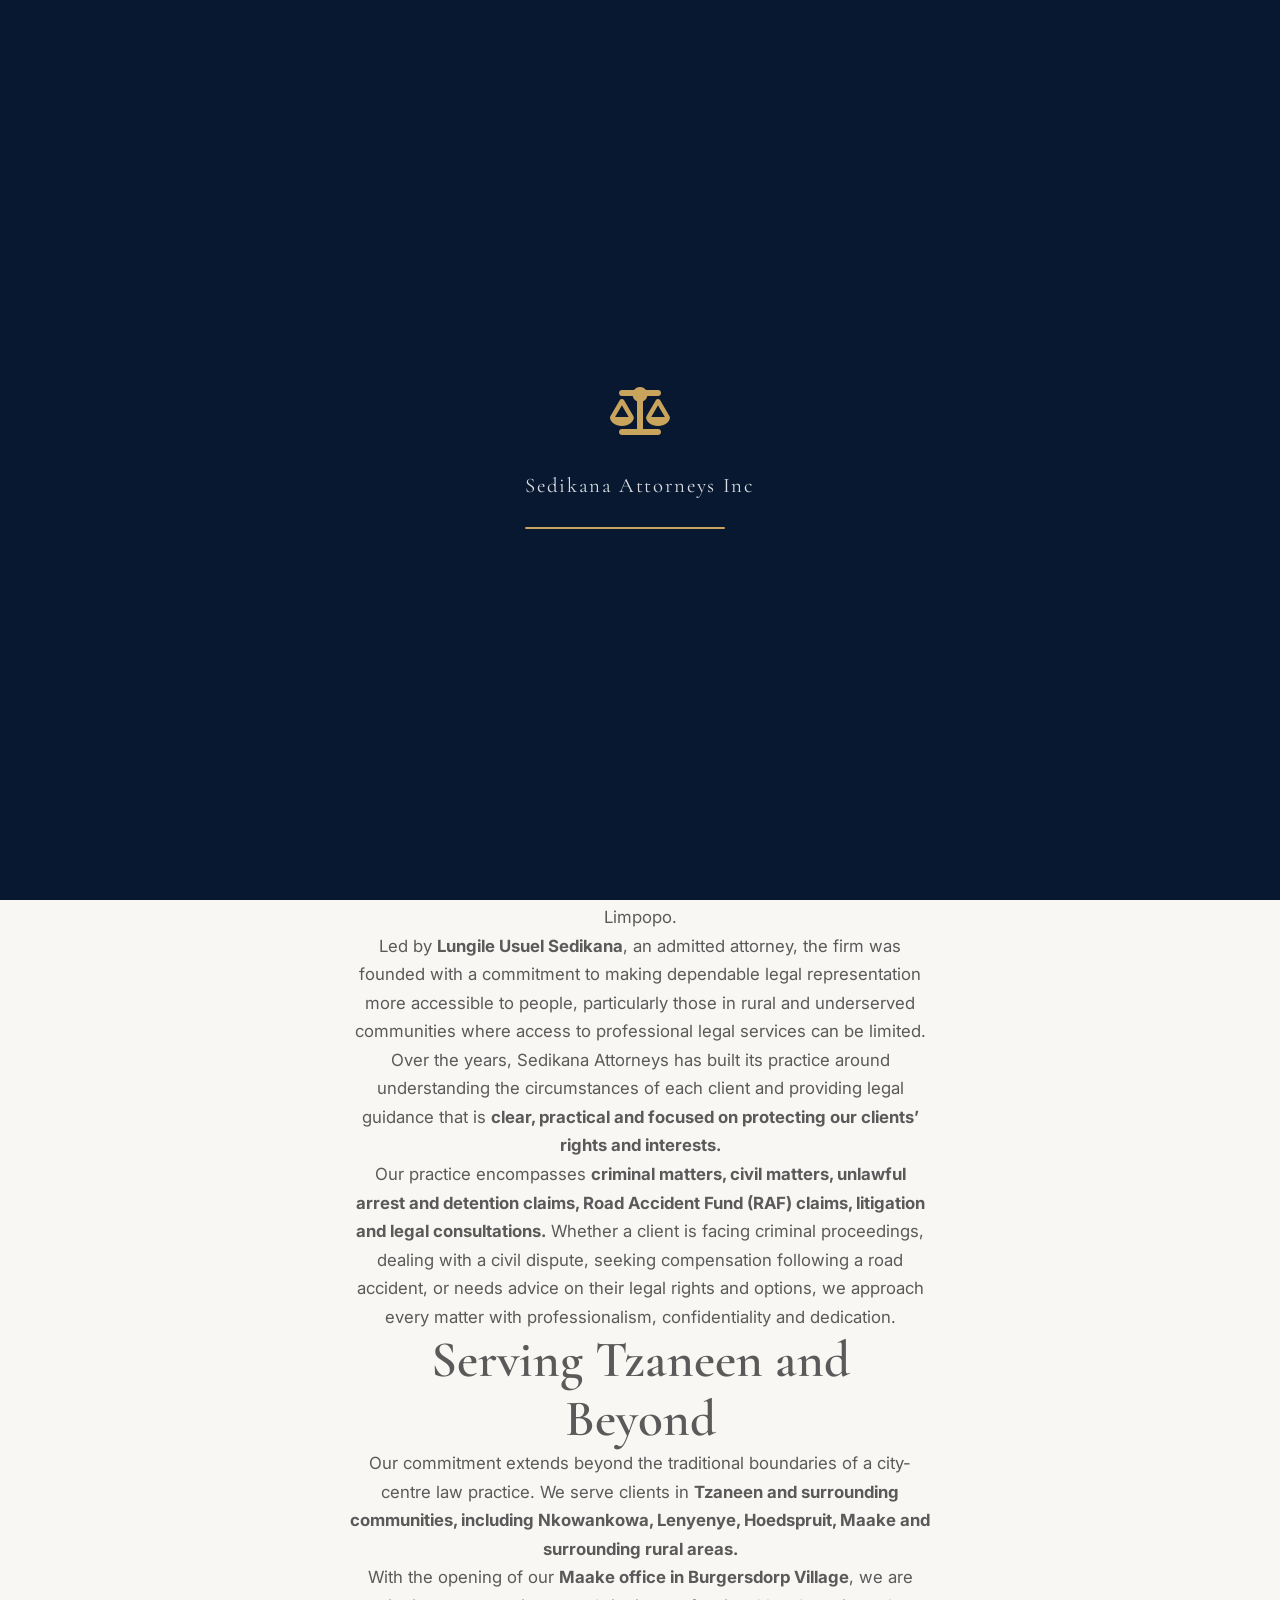
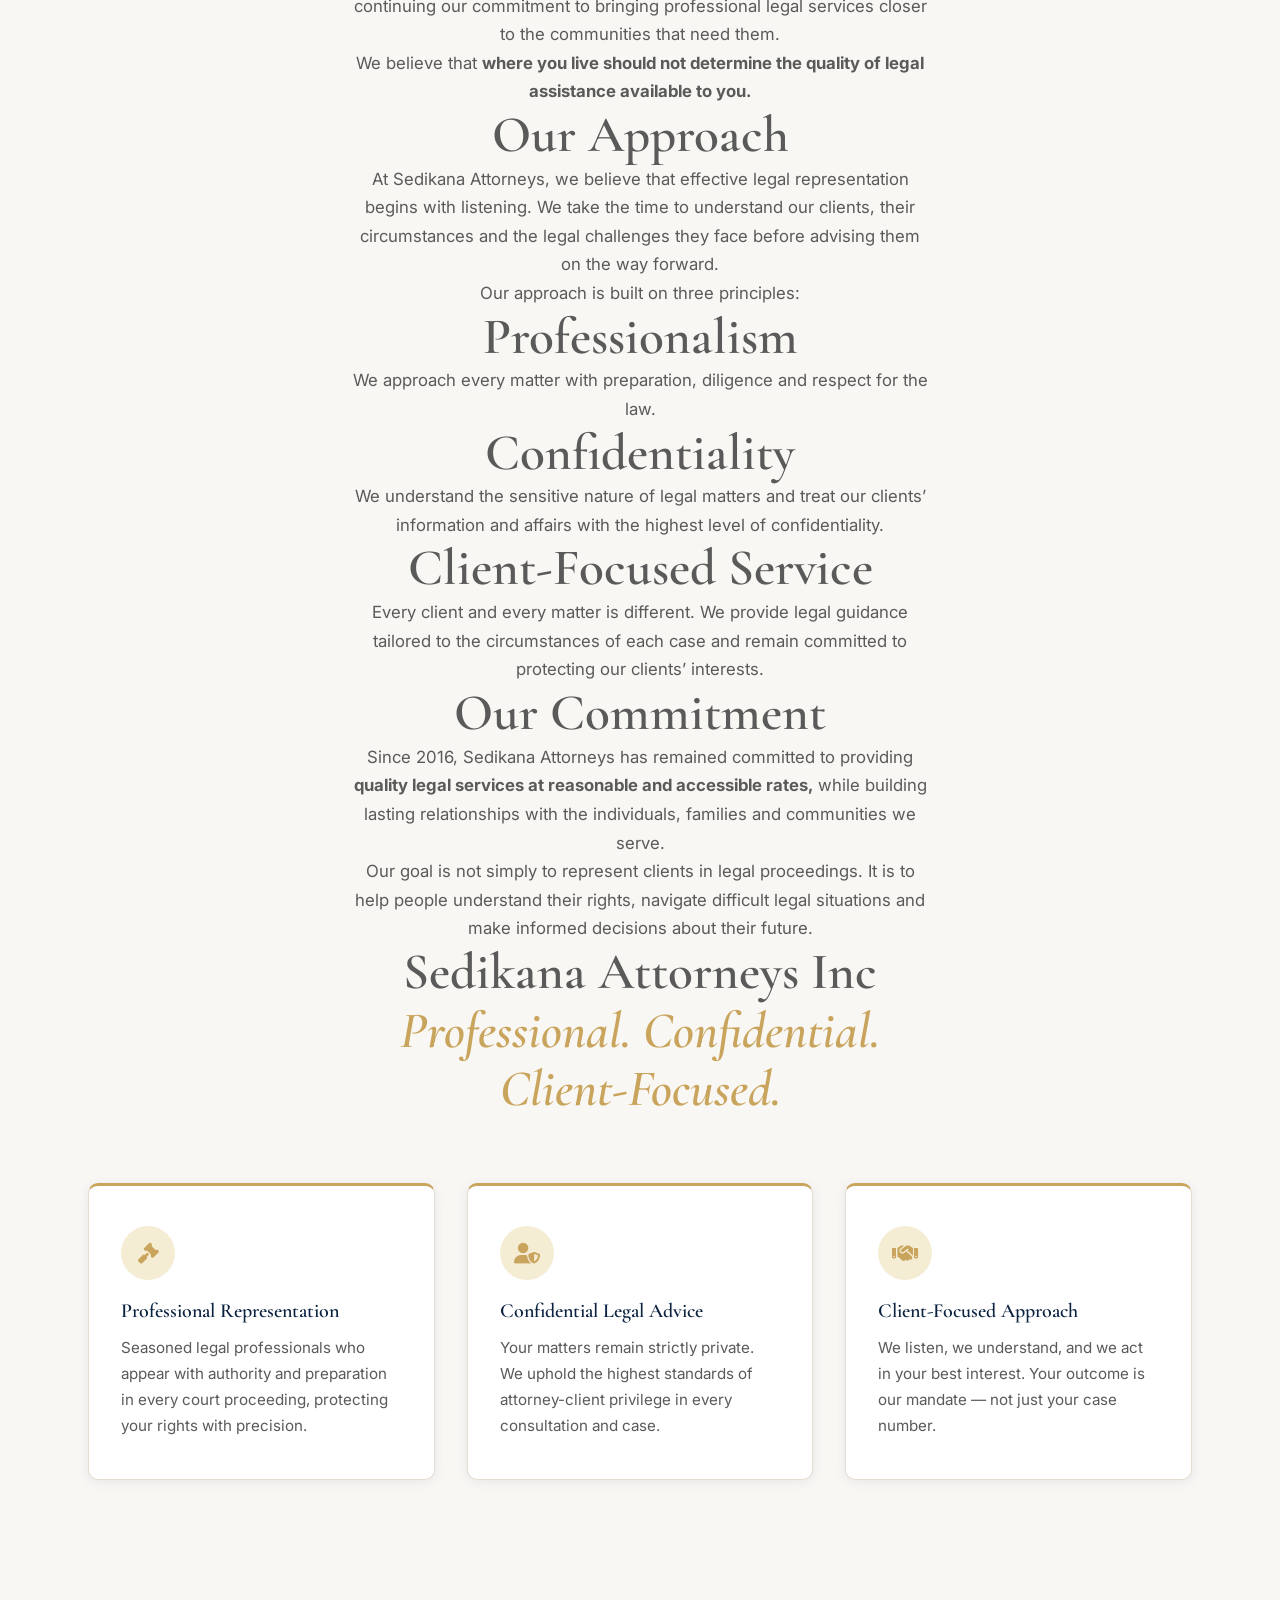
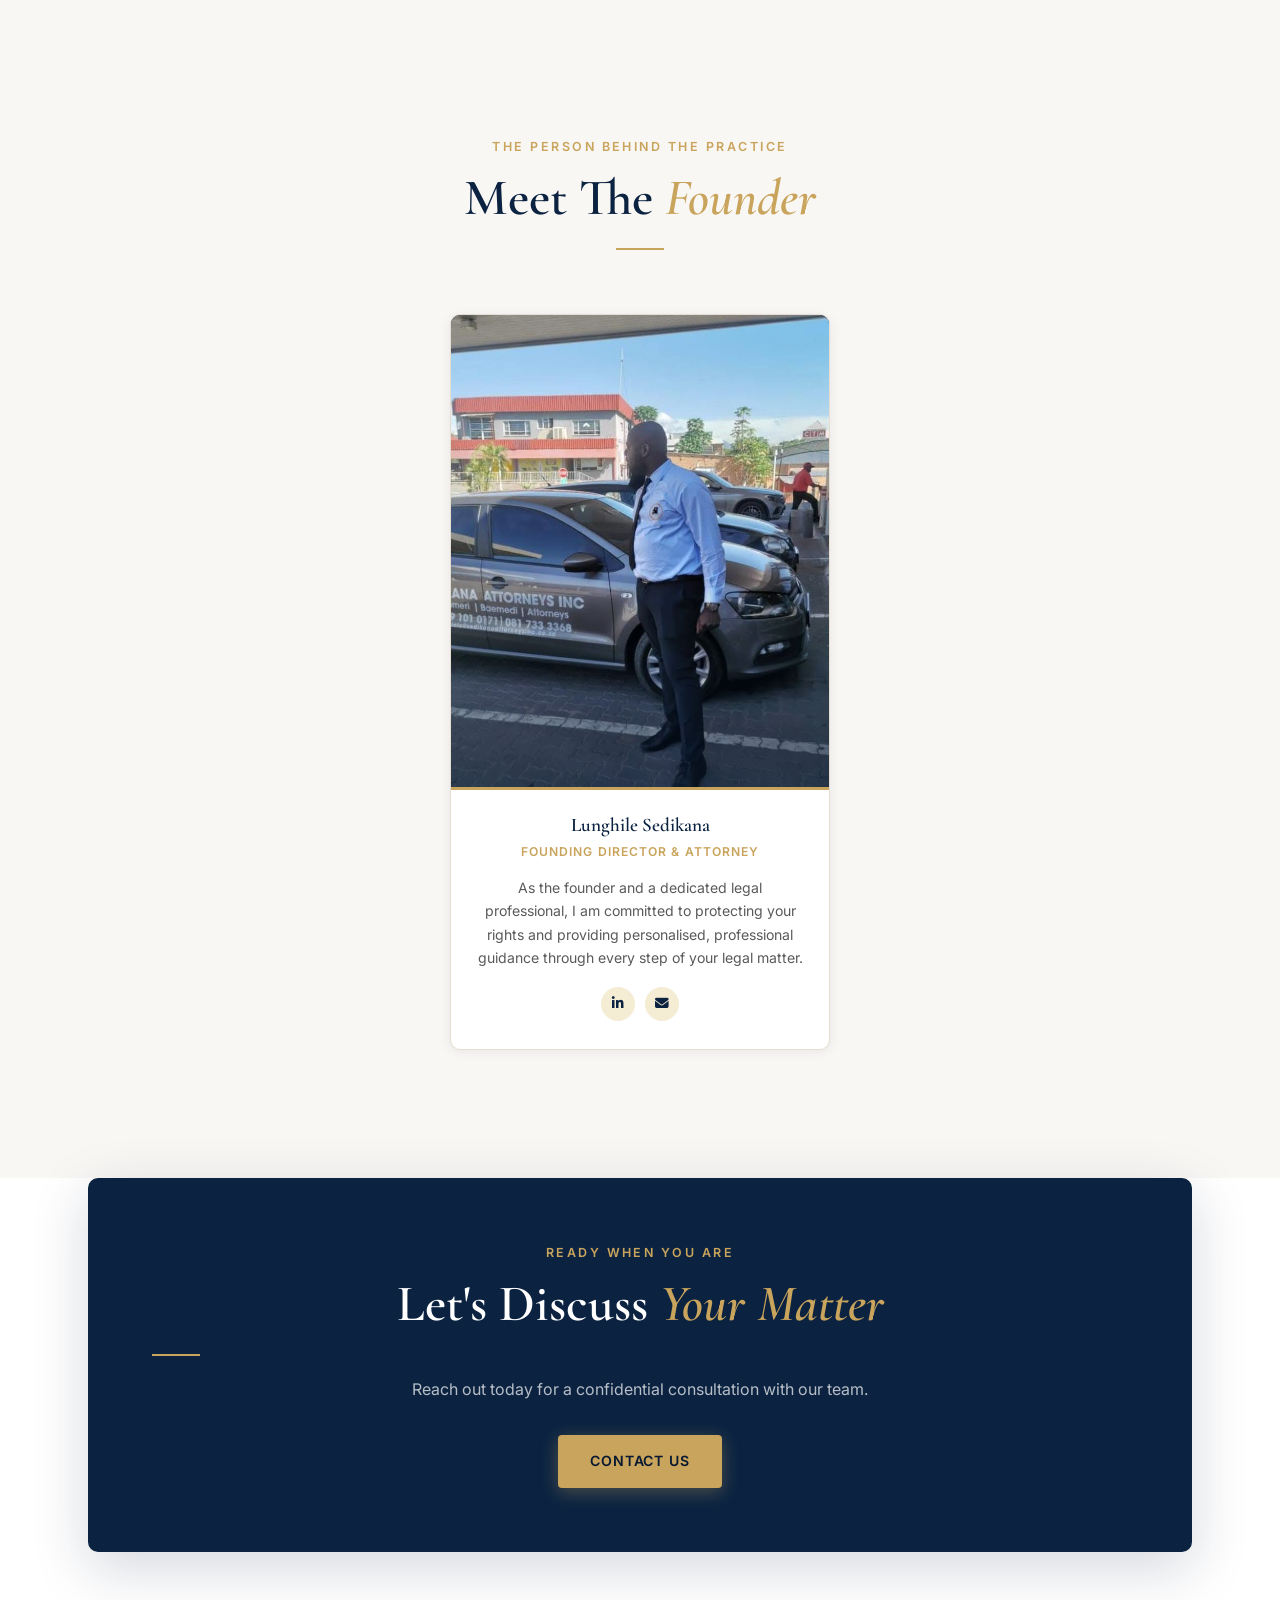
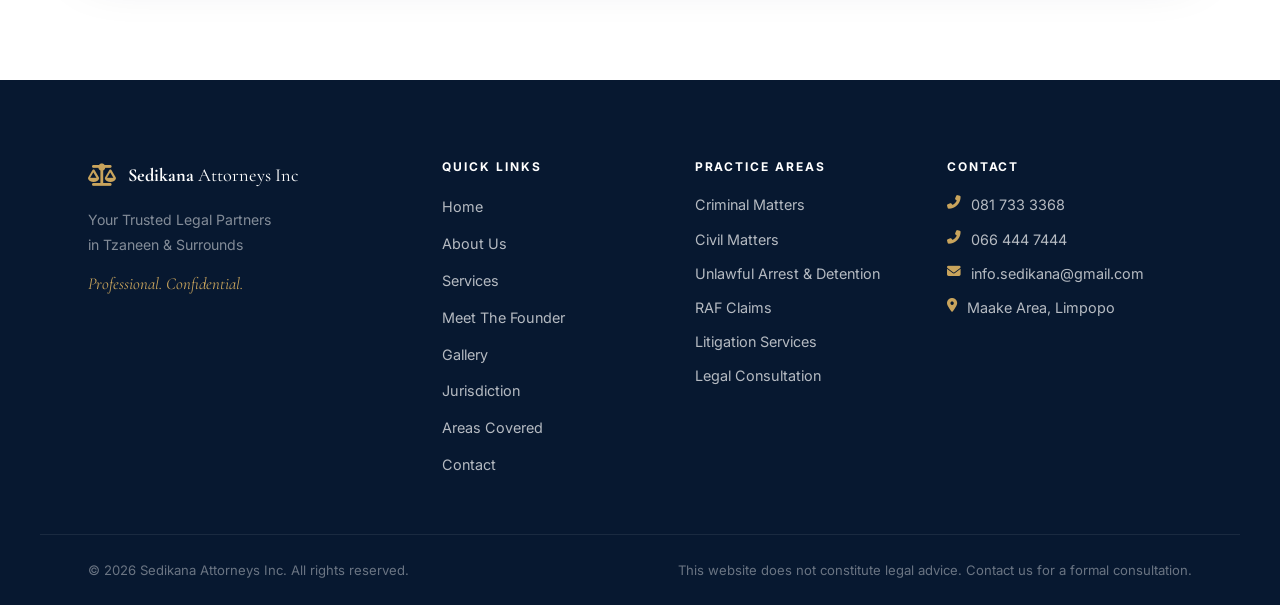
==== commit 2f6cab49: "Update: edited code" ====
--- a/about.html
+++ b/about.html
@@ -3,25 +3,74 @@
 <head>
   <meta charset="UTF-8" />
   <meta name="viewport" content="width=device-width, initial-scale=1.0" />
-  <meta name="description" content="Learn more about Sedikana Attorneys Inc and our founder — professional attorneys serving Tzaneen, Maake, Nkowankowa, Lenyenye and surrounding areas." />
-  <meta name="keywords" content="attorneys Tzaneen, lawyers Limpopo, about Sedikana Attorneys, founder attorney Tzaneen" />
+
+  <title>About Sedikana Attorneys Inc | Attorneys in Tzaneen, Limpopo</title>
+
+  <meta name="description" content="Learn more about Sedikana Attorneys Inc, established in 2016 and providing professional legal services in Tzaneen, Maake, Nkowankowa, Lenyenye, Hoedspruit and surrounding areas in Limpopo." />
+
+  <meta name="keywords" content="Sedikana Attorneys, attorneys Tzaneen, lawyers Tzaneen, attorneys Limpopo, lawyers Limpopo, law firm Tzaneen, criminal law Tzaneen, civil law Tzaneen, RAF claims Tzaneen, unlawful arrest attorney, litigation attorney Tzaneen, attorneys Maake, attorneys Nkowankowa, attorneys Lenyenye, attorneys Hoedspruit" />
+
   <meta name="author" content="Sedikana Attorneys Inc" />
-  <meta property="og:title" content="About Us | Sedikana Attorneys Inc" />
-  <meta property="og:description" content="Learn more about Sedikana Attorneys Inc and our founder." />
+
+  <meta name="robots" content="index, follow" />
+  <meta name="googlebot" content="index, follow" />
+
+  <link rel="canonical" href="https://sedikanaattorneys.co.za/about.html" />
+
   <meta property="og:type" content="website" />
-  <title>About Us | Sedikana Attorneys Inc</title>
-
-  <!-- Google Fonts -->
-  <link rel="icon" type="image/favicon.jpeg" href="images/favicon.jpeg">
+  <meta property="og:title" content="About Sedikana Attorneys Inc | Attorneys in Tzaneen, Limpopo" />
+  <meta property="og:description" content="Learn more about Sedikana Attorneys Inc, established in 2016 and serving clients in Tzaneen, Maake, Nkowankowa, Lenyenye, Hoedspruit and surrounding areas." />
+  <meta property="og:url" content="https://sedikanaattorneys.co.za/about.html" />
+  <meta property="og:site_name" content="Sedikana Attorneys Inc" />
+  <meta property="og:locale" content="en_ZA" />
+  <meta property="og:image" content="https://sedikanaattorneys.co.za/images/car2.jpeg" />
+
+  <meta name="twitter:card" content="summary_large_image" />
+  <meta name="twitter:title" content="About Sedikana Attorneys Inc | Attorneys in Tzaneen, Limpopo" />
+  <meta name="twitter:description" content="Learn more about Sedikana Attorneys Inc and our legal practice serving Tzaneen and surrounding areas in Limpopo." />
+  <meta name="twitter:image" content="https://sedikanaattorneys.co.za/images/car2.jpeg" />
+
+  <meta name="theme-color" content="#000000" />
+
+  <link rel="icon" type="image/jpeg" href="images/favicon.jpeg">
   <link rel="preconnect" href="https://fonts.googleapis.com" />
   <link rel="preconnect" href="https://fonts.gstatic.com" crossorigin />
   <link href="https://fonts.googleapis.com/css2?family=Cormorant+Garamond:ital,wght@0,300;0,400;0,500;0,600;0,700;1,400;1,500&family=Inter:wght@300;400;500;600;700&display=swap" rel="stylesheet" />
 
-  <!-- Font Awesome -->
   <link rel="stylesheet" href="https://cdnjs.cloudflare.com/ajax/libs/font-awesome/6.5.0/css/all.min.css" />
 
-  <!-- Main Stylesheet -->
   <link rel="stylesheet" href="style.css" />
+
+  <script type="application/ld+json">
+  {
+    "@context": "https://schema.org",
+    "@type": "LegalService",
+    "name": "Sedikana Attorneys Inc",
+    "url": "https://sedikanaattorneys.co.za/about.html",
+    "logo": "https://sedikanaattorneys.co.za/images/favicon.jpeg",
+    "image": "https://sedikanaattorneys.co.za/images/car2.jpeg",
+    "description": "Sedikana Attorneys Inc provides professional legal services in Tzaneen, Maake, Nkowankowa, Lenyenye, Hoedspruit and surrounding areas in Limpopo.",
+    "telephone": [
+      "+27 81 733 3368",
+      "+27 66 444 7444"
+    ],
+    "email": "info.sedikana@gmail.com",
+    "address": {
+      "@type": "PostalAddress",
+      "streetAddress": "Stand No. 35, Burgersdorp Village, Maake Area, Along Makapan Road, Near Elegant Fuel Station",
+      "addressLocality": "Maake",
+      "addressRegion": "Limpopo",
+      "addressCountry": "ZA"
+    },
+    "areaServed": [
+      "Tzaneen",
+      "Maake",
+      "Nkowankowa",
+      "Lenyenye",
+      "Hoedspruit"
+    ]
+  }
+  </script>
 </head>
 <body>
 
@@ -112,63 +161,52 @@
         <p class="section__eyebrow">Who We Are</p>
         <h2 class="section__title">Our <em>Story</em></h2>
         <div class="section__rule"></div>
-        <p class="section__lead">
+
+        <div class="section__lead">
           <h2>About Sedikana Attorneys</h2><br>
 
-
-
-<strong>Professional Legal Representation, Close to the Communities We Serve</strong><br>
-
-
-
-Established in <strong>2016</strong>, Sedikana Attorneys Inc is a law firm committed to <strong>providing quality, professional and accessible legal services</strong> to individuals and communities across Tzaneen and surrounding areas of Limpopo.<br>
-
-
-Led by <strong>Lungile Usuel Sedikana</strong>, an admitted attorney, the firm was founded with a commitment to making dependable legal representation more accessible to people, particularly those in rural and underserved communities where access to professional legal services can be limited.<br>
-
-
-Over the years, Sedikana Attorneys has built its practice around understanding the circumstances of each client and providing legal guidance that is <strong>clear, practical and focused on protecting our clients’ rights and interests.</strong><br>
-
-
-Our practice encompasses <strong>criminal matters, civil matters, unlawful arrest and detention claims, Road Accident Fund (RAF) claims, litigation and legal consultations.</strong> Whether a client is facing criminal proceedings, dealing with a civil dispute, seeking compensation following a road accident, or needs advice on their legal rights and options, we approach every matter with professionalism, confidentiality and dedication.<br>
-
-
-<h2>Serving Tzaneen and Beyond</h2>
-
-Our commitment extends beyond the traditional boundaries of a city-centre law practice. We serve clients in <strong>Tzaneen and surrounding communities, including Nkowankowa, Lenyenye, Hoedspruit, Maake and surrounding rural areas.</strong><br>
-
-With the opening of our <strong>Maake office in Burgersdorp Village</strong>, we are continuing our commitment to bringing professional legal services closer to the communities that need them.<br>
-
-
-We believe that <strong>where you live should not determine the quality of legal assistance available to you.</strong><br>
-
-
-<h2>Our Approach</h2>
-
-At Sedikana Attorneys, we believe that effective legal representation begins with listening. We take the time to understand our clients, their circumstances and the legal challenges they face before advising them on the way forward.<br>
-
-Our approach is built on three principles:
-
-<h2>Professionalism</h2>
-We approach every matter with preparation, diligence and respect for the law.<br>
-
-<h2>Confidentiality</h2>
-We understand the sensitive nature of legal matters and treat our clients’ information and affairs with the highest level of confidentiality.<br>
-
-
-<h2>Client-Focused Service</h2>
-Every client and every matter is different. We provide legal guidance tailored to the circumstances of each case and remain committed to protecting our clients’ interests.<br>
-
-<h2>Our Commitment</h2>
-
-Since 2016, Sedikana Attorneys has remained committed to providing <strong>quality legal services at reasonable and accessible rates,</strong> while building lasting relationships with the individuals, families and communities we serve.<br>
-
-Our goal is not simply to represent clients in legal proceedings. It is to help people understand their rights, navigate difficult legal situations and make informed decisions about their future.
-
-<h2>Sedikana Attorneys Inc
-
-Professional. Confidential. Client-Focused.</h2>
-        </p>
+          <strong>Professional Legal Representation, Close to the Communities We Serve</strong><br>
+
+          Established in <strong>2016</strong>, Sedikana Attorneys Inc is a law firm committed to <strong>providing quality, professional and accessible legal services</strong> to individuals and communities across Tzaneen and surrounding areas of Limpopo.<br>
+
+          Led by <strong>Lungile Usuel Sedikana</strong>, an admitted attorney, the firm was founded with a commitment to making dependable legal representation more accessible to people, particularly those in rural and underserved communities where access to professional legal services can be limited.<br>
+
+          Over the years, Sedikana Attorneys has built its practice around understanding the circumstances of each client and providing legal guidance that is <strong>clear, practical and focused on protecting our clients’ rights and interests.</strong><br>
+
+          Our practice encompasses <strong>criminal matters, civil matters, unlawful arrest and detention claims, Road Accident Fund (RAF) claims, litigation and legal consultations.</strong> Whether a client is facing criminal proceedings, dealing with a civil dispute, seeking compensation following a road accident, or needs advice on their legal rights and options, we approach every matter with professionalism, confidentiality and dedication.<br>
+
+          <h2>Serving Tzaneen and Beyond</h2>
+
+          Our commitment extends beyond the traditional boundaries of a city-centre law practice. We serve clients in <strong>Tzaneen and surrounding communities, including Nkowankowa, Lenyenye, Hoedspruit, Maake and surrounding rural areas.</strong><br>
+
+          With the opening of our <strong>Maake office in Burgersdorp Village</strong>, we are continuing our commitment to bringing professional legal services closer to the communities that need them.<br>
+
+          We believe that <strong>where you live should not determine the quality of legal assistance available to you.</strong><br>
+
+          <h2>Our Approach</h2>
+
+          At Sedikana Attorneys, we believe that effective legal representation begins with listening. We take the time to understand our clients, their circumstances and the legal challenges they face before advising them on the way forward.<br>
+
+          Our approach is built on three principles:
+
+          <h2>Professionalism</h2>
+          We approach every matter with preparation, diligence and respect for the law.<br>
+
+          <h2>Confidentiality</h2>
+          We understand the sensitive nature of legal matters and treat our clients’ information and affairs with the highest level of confidentiality.<br>
+
+          <h2>Client-Focused Service</h2>
+          Every client and every matter is different. We provide legal guidance tailored to the circumstances of each case and remain committed to protecting our clients’ interests.<br>
+
+          <h2>Our Commitment</h2>
+
+          Since 2016, Sedikana Attorneys has remained committed to providing <strong>quality legal services at reasonable and accessible rates,</strong> while building lasting relationships with the individuals, families and communities we serve.<br>
+
+          Our goal is not simply to represent clients in legal proceedings. It is to help people understand their rights, navigate difficult legal situations and make informed decisions about their future.
+
+          <h2>Sedikana Attorneys Inc<br>
+          <em>Professional. Confidential. Client-Focused.</em></h2>
+        </div>
       </div>
 
       <div class="about__cards">
@@ -204,7 +242,7 @@
 
         <div class="team-card reveal">
           <div class="team-card__photo">
-            <img src="images/car2.jpeg" alt="Lunghile Sedikana" loading="lazy" />
+            <img src="images/car2.jpeg" alt="Lunghile Sedikana, Founding Director and Attorney at Sedikana Attorneys Inc" loading="lazy" />
           </div>
           <div class="team-card__info">
             <h3>Lunghile Sedikana</h3>
@@ -279,8 +317,8 @@
       <div class="footer__contact">
         <h4>Contact</h4>
         <ul>
-          <li><i class="fas fa-phone-alt"></i> <a href="tel:0817333368">081 733 3368</a></li>
-          <li><i class="fas fa-phone-alt"></i> <a href="tel:0664447444">066 444 7444</a></li>
+          <li><i class="fas fa-phone-alt"></i> <a href="tel:+27817333368">081 733 3368</a></li>
+          <li><i class="fas fa-phone-alt"></i> <a href="tel:+27664447444">066 444 7444</a></li>
           <li><i class="fas fa-envelope"></i> <a href="mailto:info.sedikana@gmail.com">info.sedikana@gmail.com</a></li>
           <li><i class="fas fa-map-marker-alt"></i> Maake Area, Limpopo</li>
         </ul>
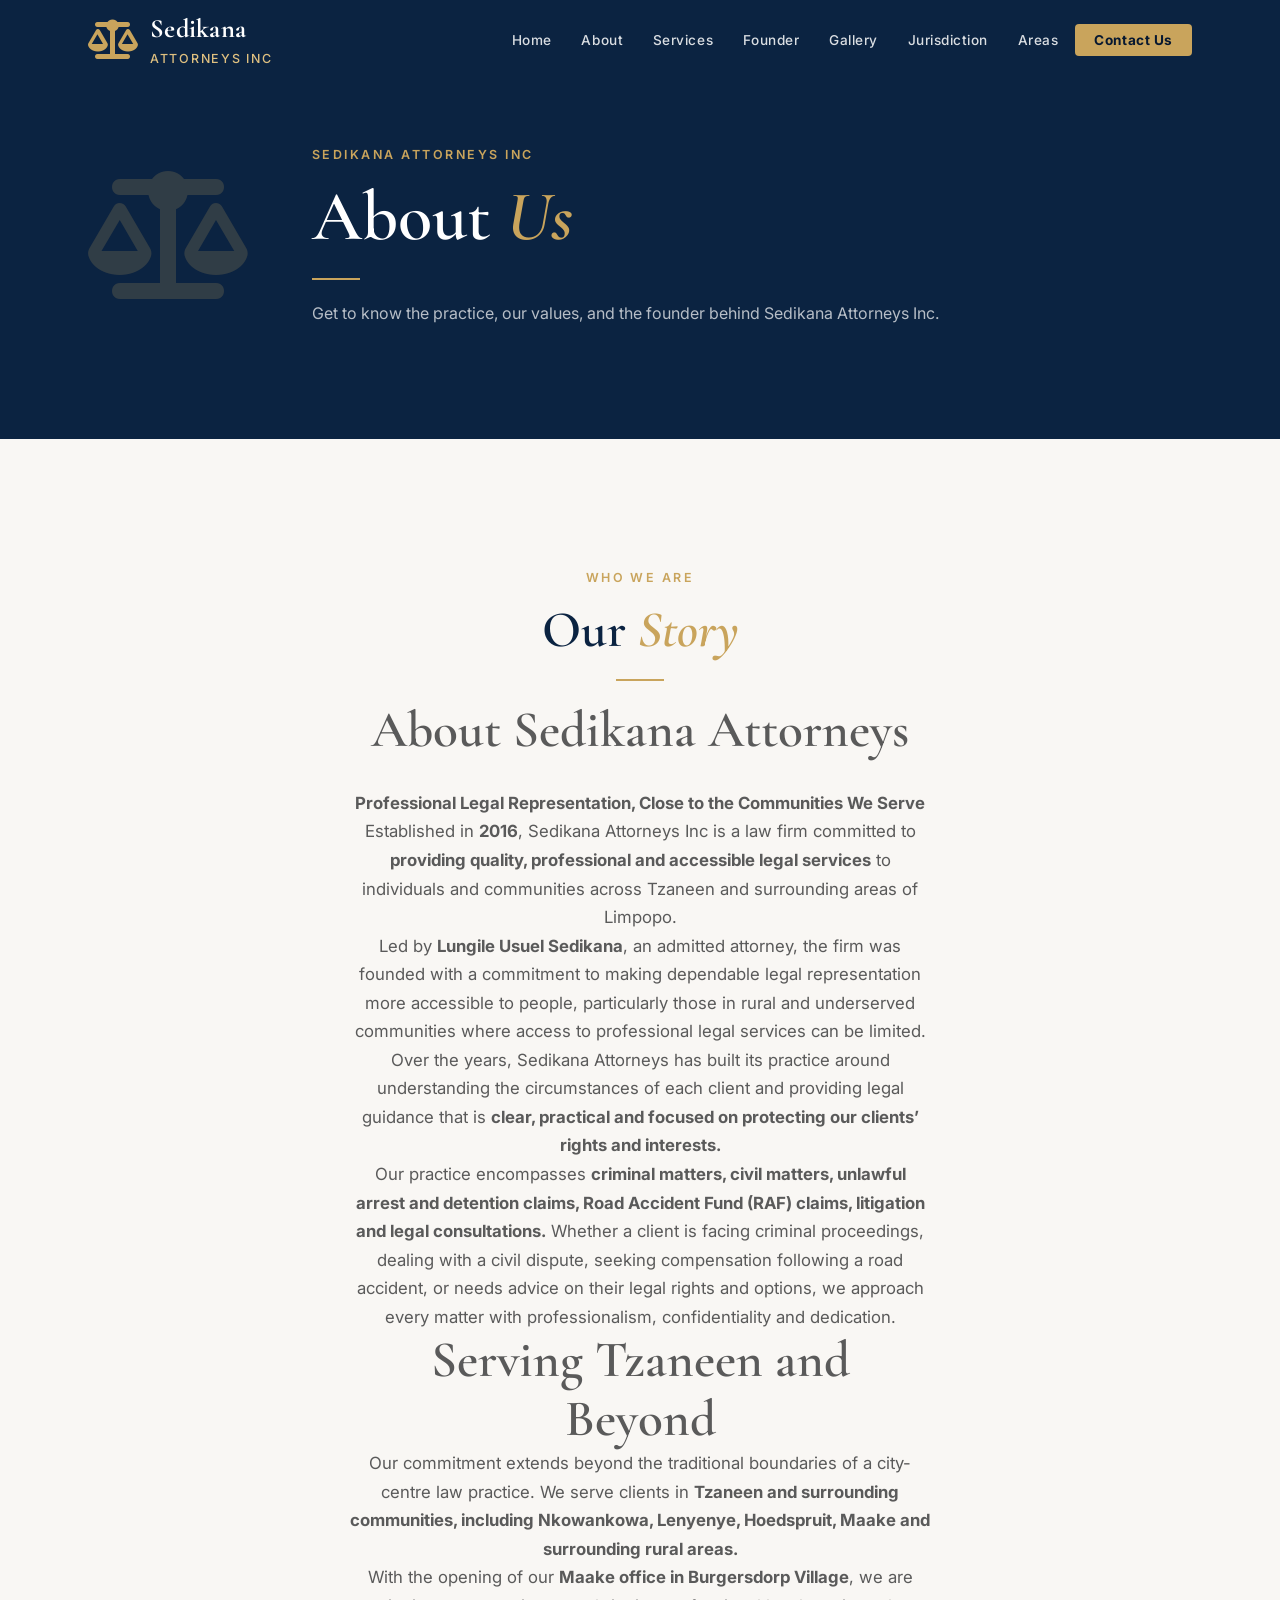
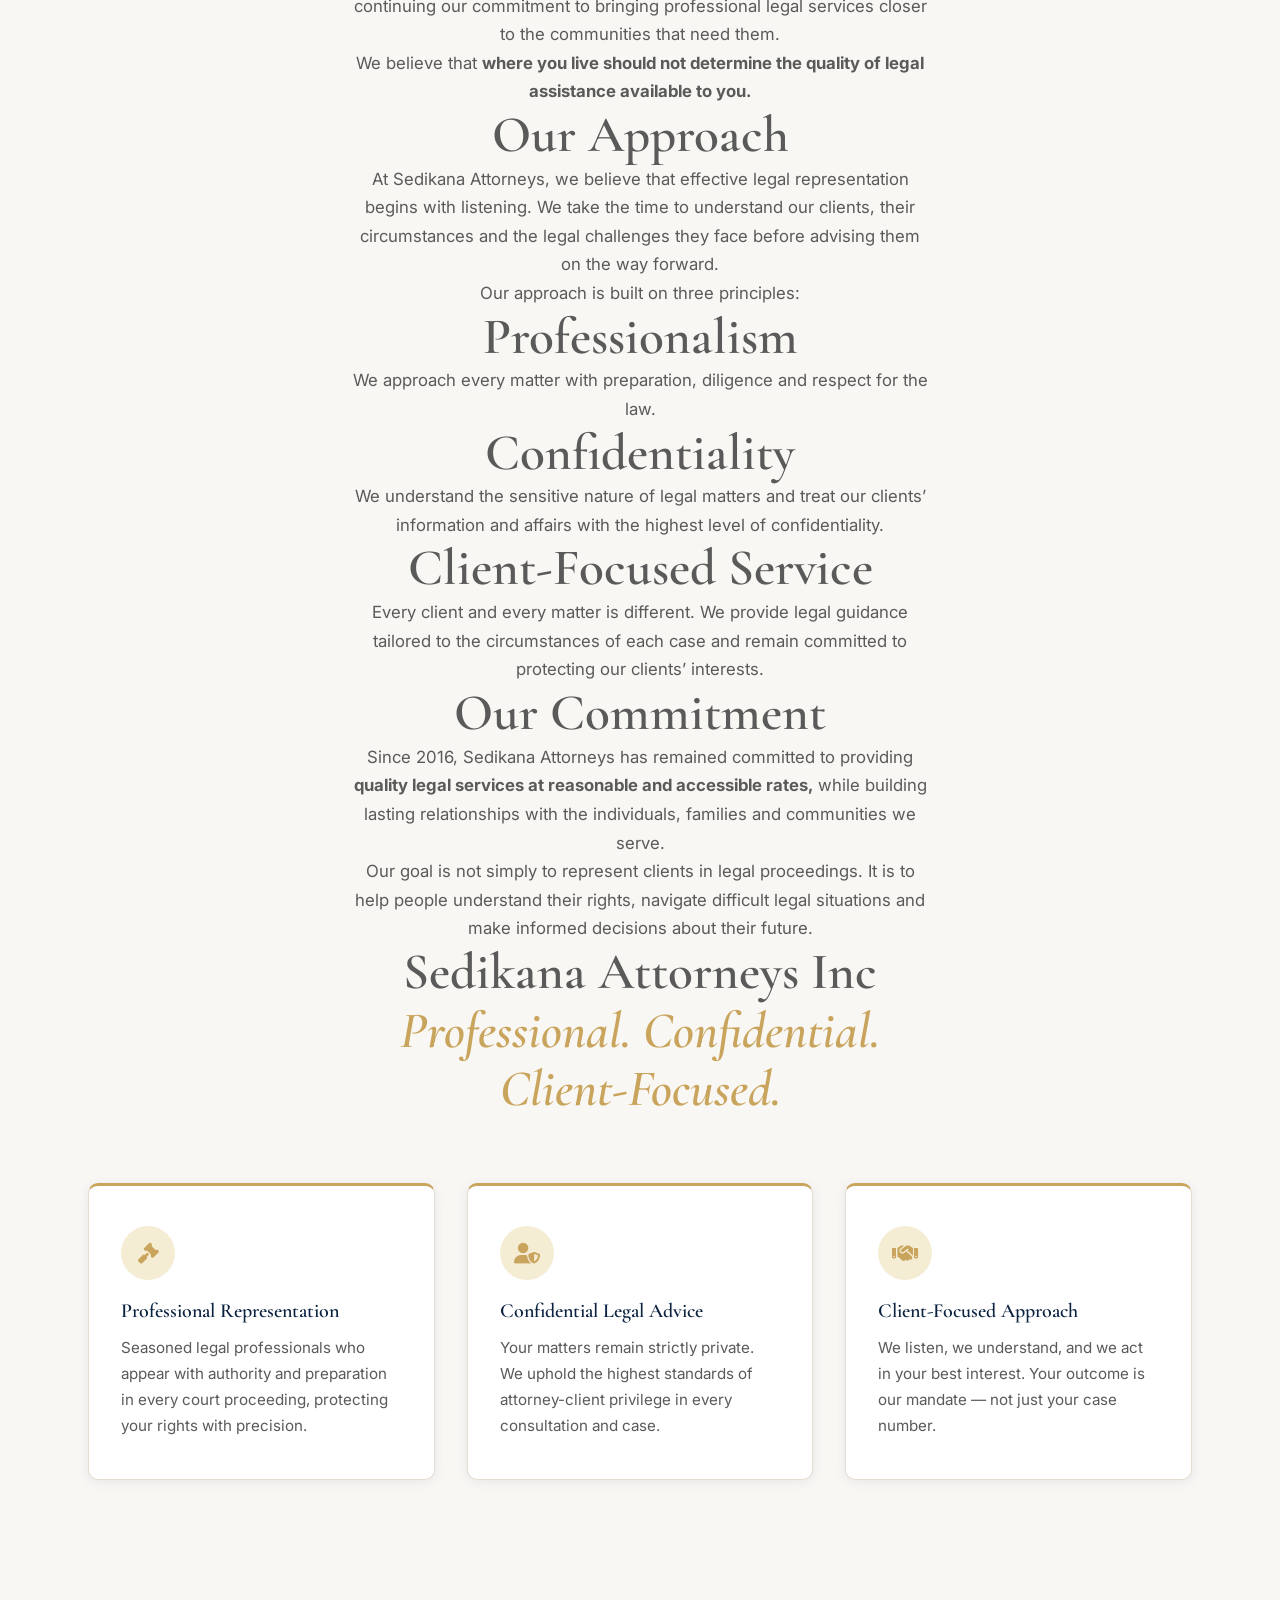
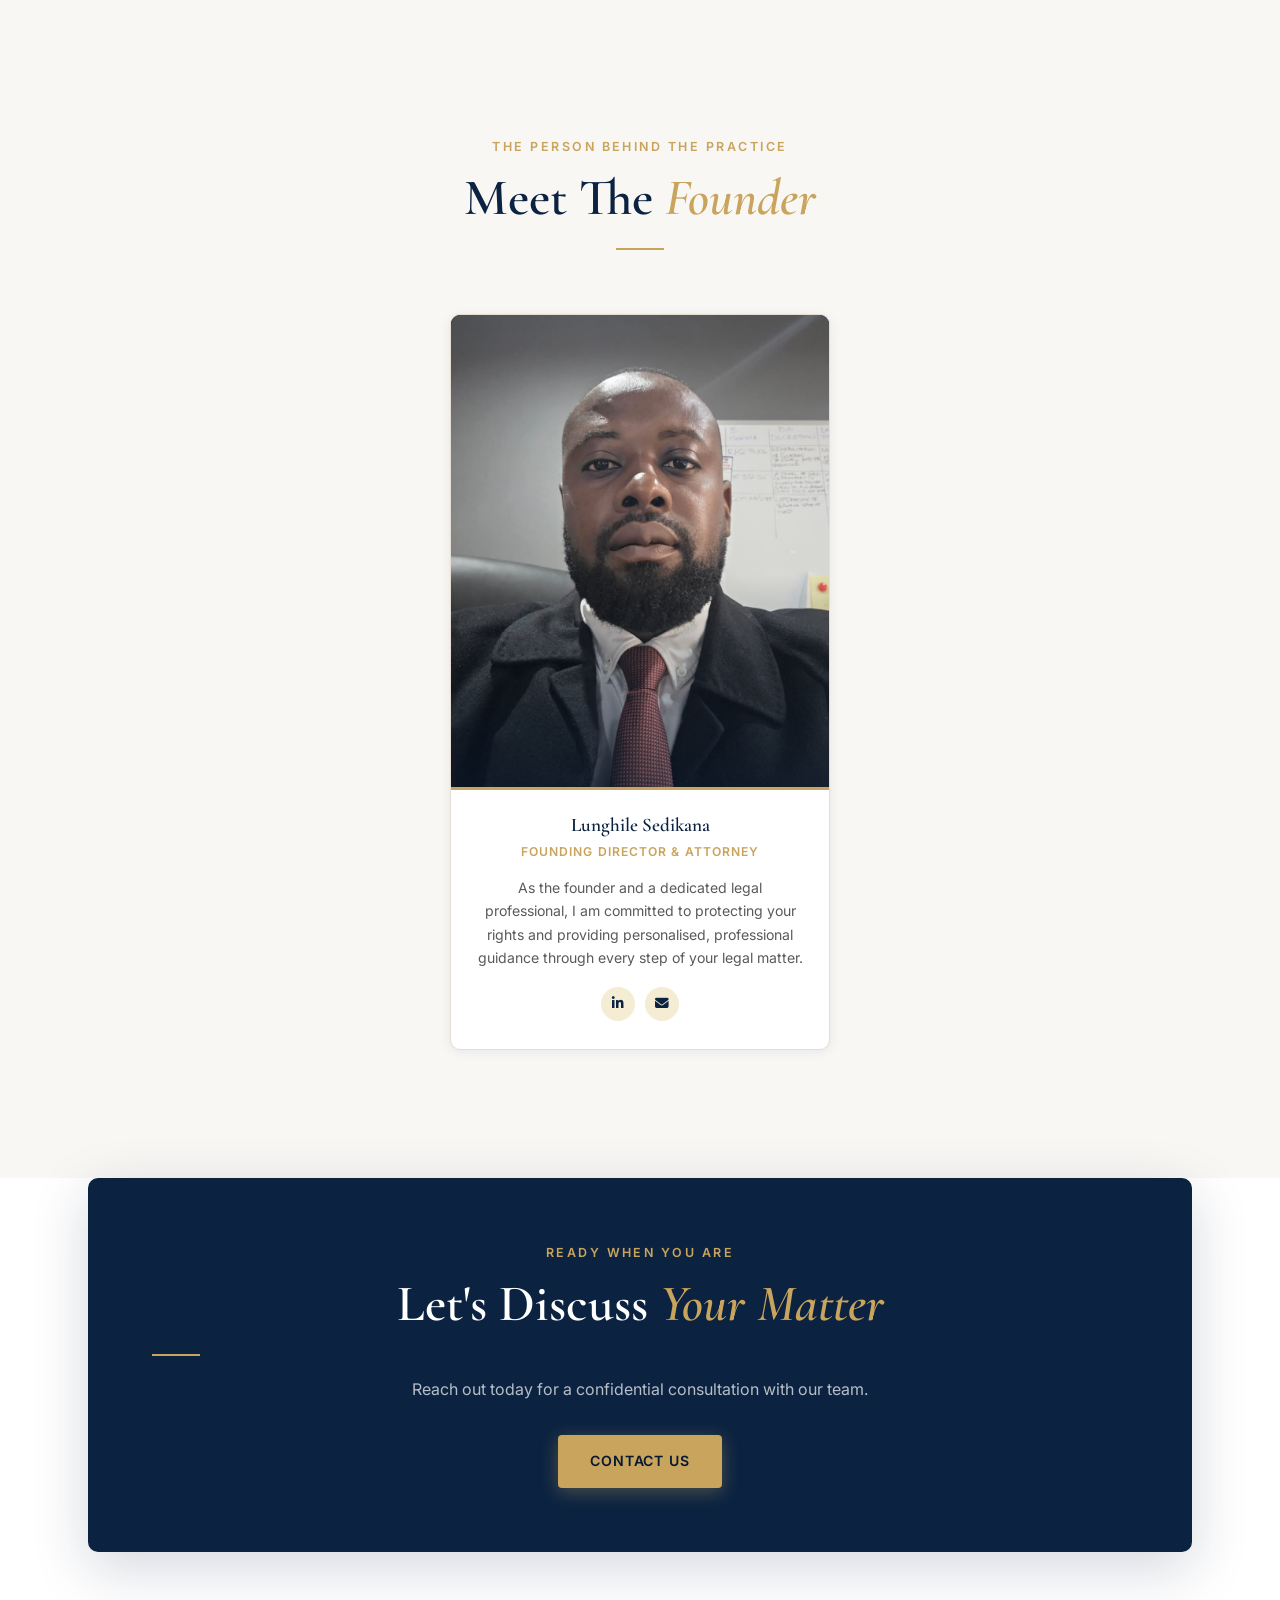
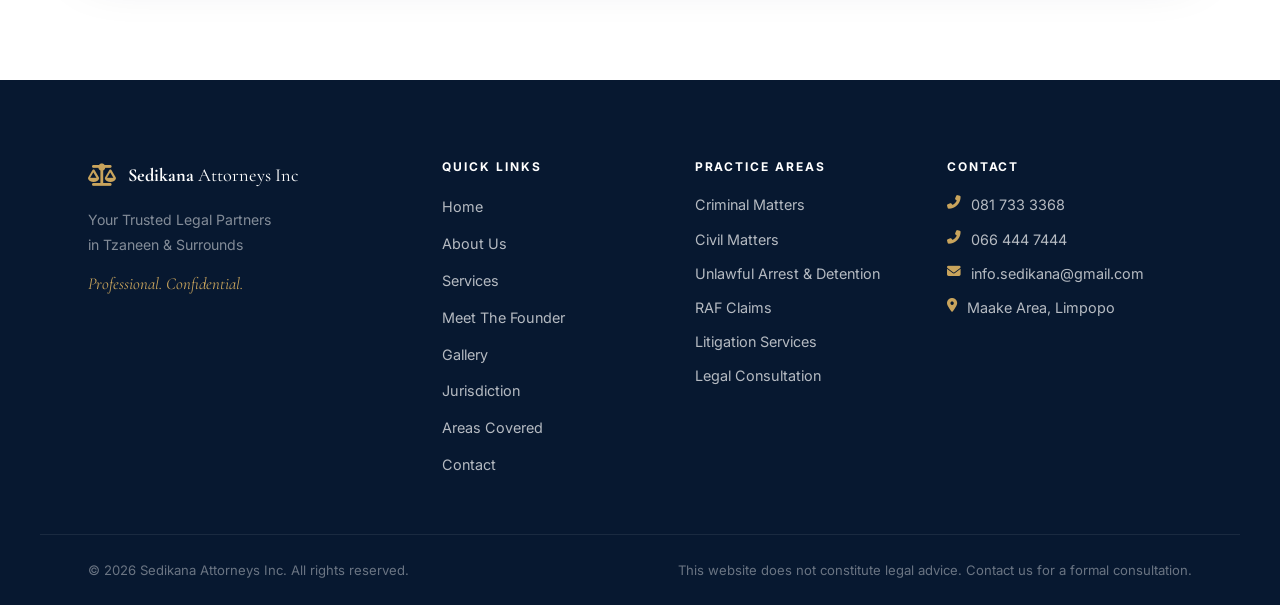
==== commit ddedd8f8: "update" ====
--- a/about.html
+++ b/about.html
@@ -165,15 +165,20 @@
         <div class="section__lead">
           <h2>About Sedikana Attorneys</h2><br>
 
-          <strong>Professional Legal Representation, Close to the Communities We Serve</strong><br>
-
-          Established in <strong>2016</strong>, Sedikana Attorneys Inc is a law firm committed to <strong>providing quality, professional and accessible legal services</strong> to individuals and communities across Tzaneen and surrounding areas of Limpopo.<br>
-
-          Led by <strong>Lungile Usuel Sedikana</strong>, an admitted attorney, the firm was founded with a commitment to making dependable legal representation more accessible to people, particularly those in rural and underserved communities where access to professional legal services can be limited.<br>
-
-          Over the years, Sedikana Attorneys has built its practice around understanding the circumstances of each client and providing legal guidance that is <strong>clear, practical and focused on protecting our clients’ rights and interests.</strong><br>
-
-          Our practice encompasses <strong>criminal matters, civil matters, unlawful arrest and detention claims, Road Accident Fund (RAF) claims, litigation and legal consultations.</strong> Whether a client is facing criminal proceedings, dealing with a civil dispute, seeking compensation following a road accident, or needs advice on their legal rights and options, we approach every matter with professionalism, confidentiality and dedication.<br>
+          <strong>Professional Legal Representation, Close to the Communities We Serve</strong>
+        </br>
+
+          Established in <strong>2016</strong>, Sedikana Attorneys Inc is a law firm committed to <strong>providing quality, professional and accessible legal services</strong> to individuals and communities across Tzaneen and surrounding areas of Limpopo.
+      </br>
+
+          Led by <strong>Lungile Usuel Sedikana</strong>, an admitted attorney, the firm was founded with a commitment to making dependable legal representation more accessible to people, particularly those in rural and underserved communities where access to professional legal services can be limited.
+    </br>
+
+          Over the years, Sedikana Attorneys has built its practice around understanding the circumstances of each client and providing legal guidance that is <strong>clear, practical and focused on protecting our clients’ rights and interests.</strong>
+  </br>
+
+          Our practice encompasses <strong>criminal matters, civil matters, unlawful arrest and detention claims, Road Accident Fund (RAF) claims, litigation and legal consultations.</strong> Whether a client is facing criminal proceedings, dealing with a civil dispute, seeking compensation following a road accident, or needs advice on their legal rights and options, we approach every matter with professionalism, confidentiality and dedication.
+          <br>
 
           <h2>Serving Tzaneen and Beyond</h2>
 
--- a/style.css
+++ b/style.css
@@ -1364,4 +1364,319 @@
     transition-duration: 0.01ms !important;
   }
   .reveal { opacity: 1; transform: none; }
+}
+
+/* ===================== LPC DIGITAL ID & VERIFICATION ===================== */
+
+.lpc-verification {
+  background: var(--off-white);
+}
+
+.lpc-verification__inner {
+  display: grid;
+  grid-template-columns: minmax(0, 0.9fr) minmax(0, 1.1fr);
+  gap: 48px;
+  align-items: start;
+  margin-top: 48px;
+}
+
+.lpc-verification__card {
+  padding: 28px;
+  background: var(--white);
+  border: 1px solid rgba(11, 35, 65, 0.1);
+  border-radius: 12px;
+  box-shadow: 0 12px 35px rgba(7, 24, 48, 0.07);
+}
+
+.lpc-verification__card-heading {
+  display: flex;
+  align-items: center;
+  gap: 12px;
+  margin-bottom: 22px;
+  color: var(--navy);
+  font-size: 1rem;
+  font-weight: 600;
+}
+
+.lpc-verification__card-heading i {
+  color: var(--gold);
+  font-size: 1.4rem;
+}
+
+.lpc-verification__image-link {
+  display: block;
+  overflow: hidden;
+  background: #f4f4f4;
+  border: 1px solid rgba(11, 35, 65, 0.1);
+  border-radius: 6px;
+  transition: box-shadow 0.3s ease, transform 0.3s ease;
+}
+
+.lpc-verification__image-link:hover {
+  transform: translateY(-3px);
+  box-shadow: 0 10px 25px rgba(7, 24, 48, 0.12);
+}
+
+.lpc-verification__image-link img {
+  display: block;
+  width: 100%;
+  height: auto;
+  object-fit: contain;
+}
+
+.lpc-verification__hint {
+  margin: 16px 0 20px;
+  color: #626b78;
+  font-size: 0.88rem;
+  line-height: 1.7;
+}
+
+.lpc-verification__card-actions {
+  display: flex;
+  flex-wrap: wrap;
+  gap: 12px;
+}
+
+.lpc-verification__card-actions .btn {
+  flex: 1 1 180px;
+  justify-content: center;
+  text-align: center;
+}
+
+.lpc-verification__details {
+  padding: 8px 0;
+}
+
+.lpc-verification__label {
+  margin-bottom: 8px;
+  color: var(--gold);
+  font-size: 0.76rem;
+  font-weight: 700;
+  letter-spacing: 2px;
+  text-transform: uppercase;
+}
+
+.lpc-verification__identity h3 {
+  margin-bottom: 8px;
+  color: var(--navy);
+  font-family: "Cormorant Garamond", serif;
+  font-size: clamp(1.8rem, 3vw, 2.5rem);
+  font-weight: 600;
+  line-height: 1.2;
+}
+
+.lpc-verification__role {
+  margin-bottom: 26px;
+  color: #606b79;
+  font-size: 0.95rem;
+}
+
+.lpc-verification__facts {
+  display: grid;
+  grid-template-columns: repeat(2, minmax(0, 1fr));
+  gap: 0;
+  border-top: 1px solid rgba(11, 35, 65, 0.12);
+}
+
+.lpc-verification__facts > div {
+  display: flex;
+  flex-direction: column;
+  gap: 7px;
+  padding: 18px 14px 18px 0;
+  border-bottom: 1px solid rgba(11, 35, 65, 0.12);
+}
+
+.lpc-verification__facts > div:nth-child(even) {
+  padding-left: 14px;
+  border-left: 1px solid rgba(11, 35, 65, 0.12);
+}
+
+.lpc-verification__facts span {
+  color: #687383;
+  font-size: 0.78rem;
+  line-height: 1.5;
+}
+
+.lpc-verification__facts strong {
+  color: var(--navy);
+  font-size: 0.95rem;
+  line-height: 1.5;
+  overflow-wrap: anywhere;
+}
+
+.lpc-verification__notice {
+  display: flex;
+  align-items: flex-start;
+  gap: 13px;
+  margin: 24px 0;
+  padding: 18px;
+  background: var(--gold-pale);
+  border-left: 3px solid var(--gold);
+  border-radius: 4px;
+}
+
+.lpc-verification__notice > i {
+  margin-top: 3px;
+  color: var(--navy);
+  font-size: 1.1rem;
+}
+
+.lpc-verification__notice p {
+  margin: 0;
+  color: var(--navy);
+  font-size: 0.88rem;
+  line-height: 1.75;
+}
+
+.lpc-verification__actions {
+  display: flex;
+  flex-direction: column;
+  align-items: stretch;
+  gap: 12px;
+}
+
+.lpc-verification__actions .btn {
+  display: inline-flex;
+  align-items: center;
+  justify-content: center;
+  gap: 10px;
+  width: 100%;
+  text-align: center;
+}
+
+.lpc-verification__help-link {
+  display: inline-flex;
+  align-items: center;
+  justify-content: center;
+  gap: 8px;
+  margin-top: 4px;
+  color: var(--navy);
+  font-size: 0.9rem;
+  font-weight: 600;
+  text-align: center;
+  text-decoration: underline;
+  text-decoration-color: var(--gold);
+  text-underline-offset: 4px;
+  transition: color 0.25s ease;
+}
+
+.lpc-verification__help-link:hover {
+  color: #8a682d;
+}
+
+.lpc-verification__qr-note {
+  margin-top: 24px;
+  padding-top: 20px;
+  border-top: 1px solid rgba(11, 35, 65, 0.12);
+  color: #606b79;
+  font-size: 0.86rem;
+  line-height: 1.8;
+}
+
+.lpc-verification__qr-note strong {
+  color: var(--navy);
+}
+
+.lpc-verification__disclaimer {
+  max-width: 850px;
+  margin: 36px auto 0;
+  color: #737b86;
+  font-size: 0.8rem;
+  line-height: 1.8;
+  text-align: center;
+}
+
+/* ===================== CODED BY TIBA FOOTER CREDIT ===================== */
+
+.footer__credit {
+  color: inherit;
+  font-size: 0.85rem;
+  line-height: 1.8;
+}
+
+.footer__credit a {
+  color: var(--gold-light);
+  font-weight: 600;
+  text-decoration: none;
+  transition: color 0.25s ease;
+}
+
+.footer__credit a:hover {
+  color: var(--white);
+  text-decoration: underline;
+  text-underline-offset: 4px;
+}
+
+/* ===================== LPC RESPONSIVE STYLES ===================== */
+
+@media (max-width: 1024px) {
+  .lpc-verification__inner {
+    gap: 30px;
+  }
+
+  .lpc-verification__card {
+    padding: 22px;
+  }
+}
+
+@media (max-width: 768px) {
+  .lpc-verification__inner {
+    grid-template-columns: 1fr;
+    gap: 32px;
+    margin-top: 32px;
+  }
+
+  .lpc-verification__card {
+    max-width: 560px;
+    width: 100%;
+    margin: 0 auto;
+  }
+
+  .lpc-verification__details {
+    padding: 0;
+  }
+
+  .lpc-verification__identity h3 {
+    font-size: 2rem;
+  }
+
+  .lpc-verification__disclaimer {
+    margin-top: 28px;
+  }
+
+  .footer__credit {
+    text-align: center;
+  }
+}
+
+@media (max-width: 420px) {
+  .lpc-verification__card {
+    padding: 16px;
+  }
+
+  .lpc-verification__card-heading {
+    font-size: 0.9rem;
+  }
+
+  .lpc-verification__card-actions {
+    flex-direction: column;
+  }
+
+  .lpc-verification__card-actions .btn {
+    width: 100%;
+  }
+
+  .lpc-verification__facts {
+    grid-template-columns: 1fr;
+  }
+
+  .lpc-verification__facts > div,
+  .lpc-verification__facts > div:nth-child(even) {
+    padding: 15px 0;
+    border-left: none;
+  }
+
+  .lpc-verification__notice {
+    padding: 14px;
+  }
 }
